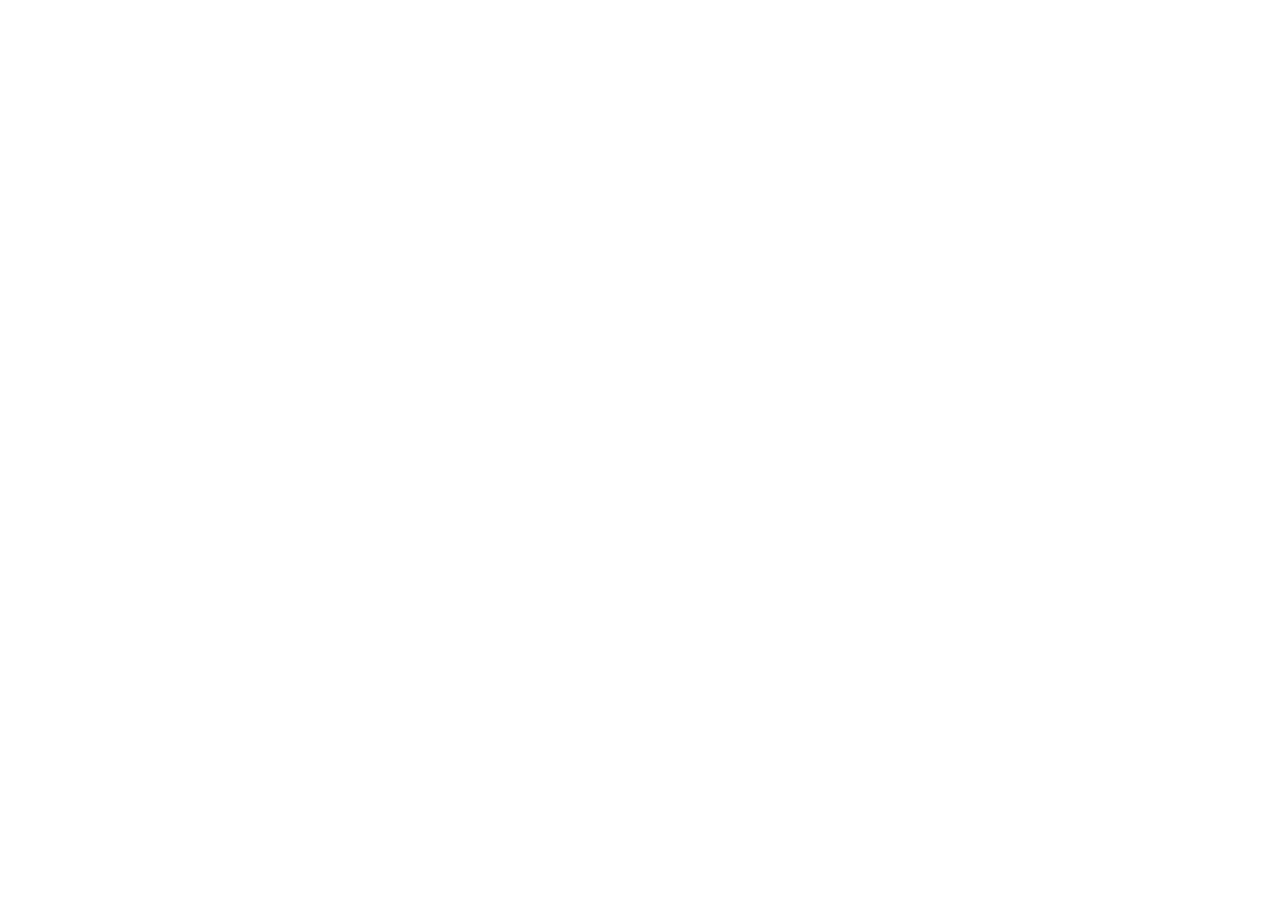
==== about.html @ 5e1f4817 "Init : création du dépôt, arborescence des fichiers et structure HTML de base" ====
<!DOCTYPE html>
<html lang="en">
<head>
    <meta charset="UTF-8">
    <meta name="viewport" content="width=device-width, initial-scale=1.0">
    <title>AfriTalent - About</title>
    <link href="https://cdn.jsdelivr.net/npm/bootstrap@5.3.0/dist/css/bootstrap.min.css" rel="stylesheet">
    <link rel="stylesheet" href="css/style.css">
</head>
<body>


    
    


    <script src="https://cdn.jsdelivr.net/npm/bootstrap@5.3.0/dist/js/bootstrap.bundle.min.js"></script>
    <script src="js/main.js"></script>
</body>
</html>
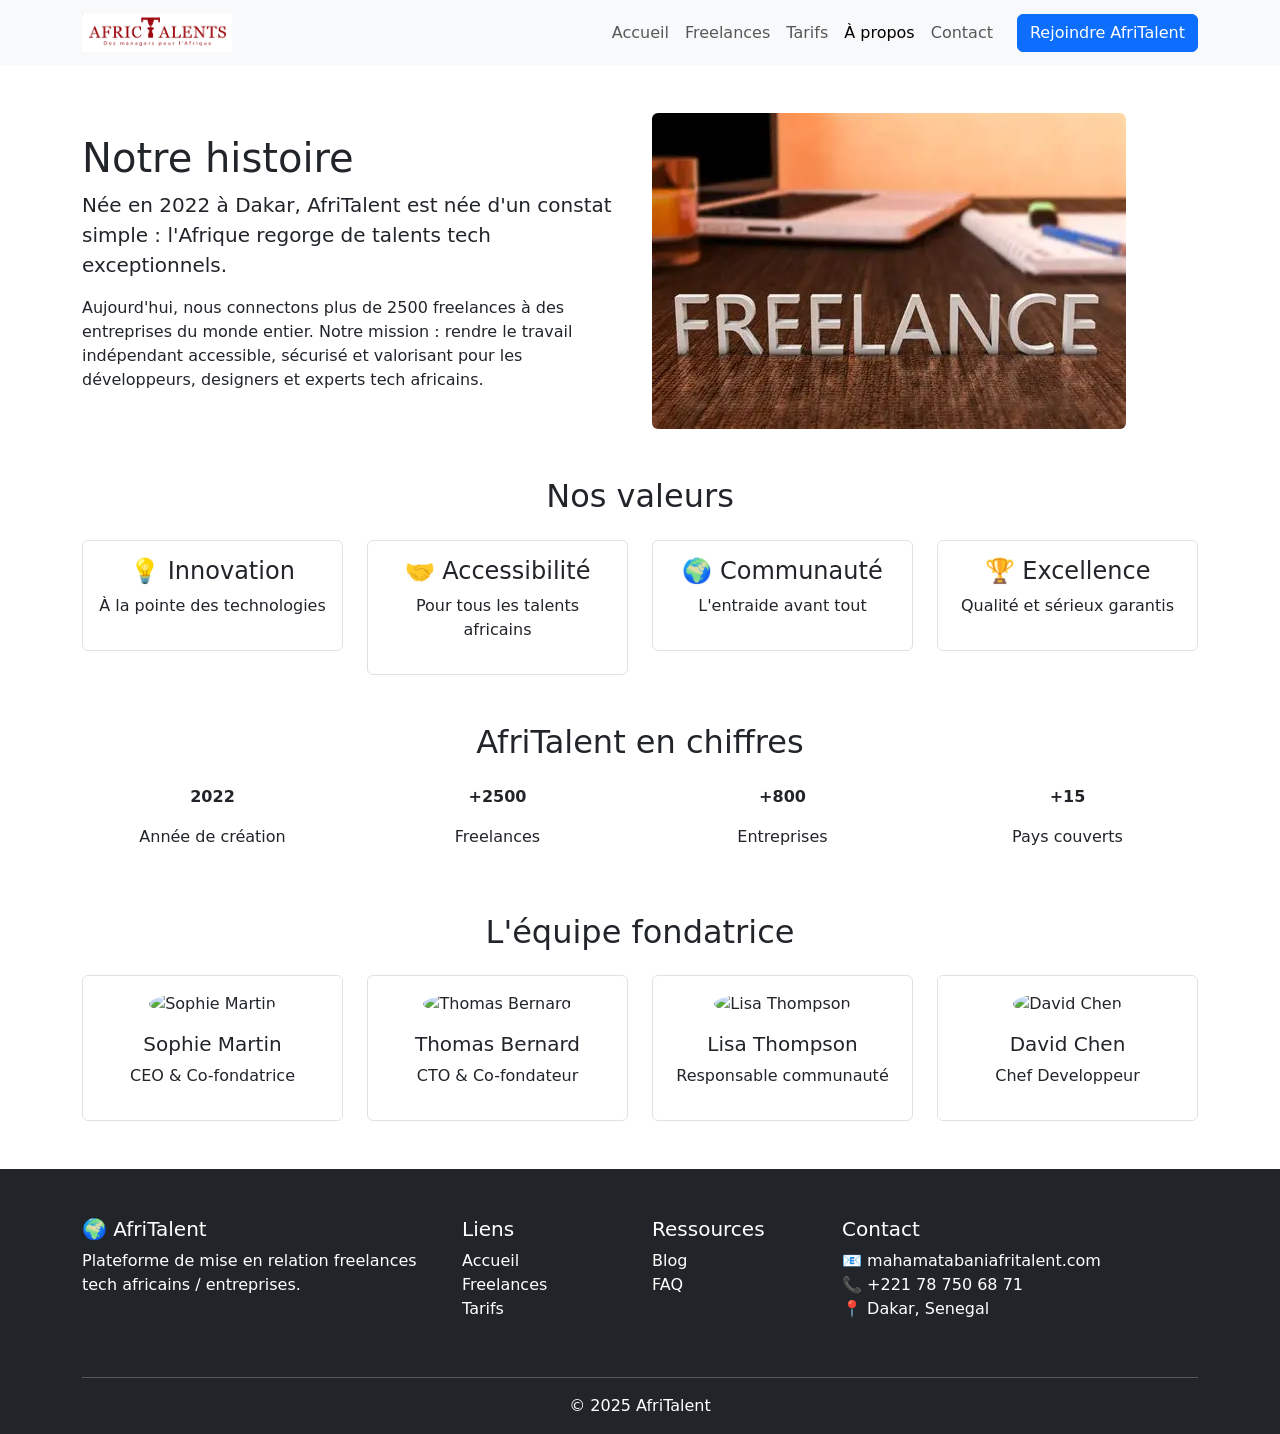
==== commit 5840e1ba: "HTML : structure complète des 5 pages avec sections et contenu texte" ====
--- a/about.html
+++ b/about.html
@@ -1,20 +1,179 @@
 <!DOCTYPE html>
-<html lang="en">
+<html lang="fr">
 <head>
     <meta charset="UTF-8">
     <meta name="viewport" content="width=device-width, initial-scale=1.0">
     <title>AfriTalent - About</title>
-    <link href="https://cdn.jsdelivr.net/npm/bootstrap@5.3.0/dist/css/bootstrap.min.css" rel="stylesheet">
+    <link href="https://cdn.jsdelivr.net/npm/bootstrap@5.3.0-alpha1/dist/css/bootstrap.min.css" rel="stylesheet">
     <link rel="stylesheet" href="css/style.css">
 </head>
 <body>
+    <!-- ========== NAVBAR ========== -->
+    <nav class="navbar navbar-expand-lg bg-body-tertiary">
+        <div class="container">
+            <a class="navbar-brand fw-bold" href="index.html"><img src="image/logo.png" width="150"></a>
+            <button class="navbar-toggler" data-bs-toggle="collapse" data-bs-target="#navbarNav">
+                <span class="navbar-toggler-icon"></span>
+            </button>
+            <div class="collapse navbar-collapse" id="navbarNav">
+                <ul class="navbar-nav ms-auto">
+                    <li class="nav-item"><a class="nav-link" href="index.html">Accueil</a></li>
+                    <li class="nav-item"><a class="nav-link" href="freelances.html">Freelances</a></li>
+                    <li class="nav-item"><a class="nav-link" href="tarifs.html">Tarifs</a></li>
+                    <li class="nav-item"><a class="nav-link active" href="about.html">À propos</a></li>
+                    <li class="nav-item"><a class="nav-link" href="contact.html">Contact</a></li>
+                </ul>
+                <a href="contact.html" class="btn btn-primary ms-lg-3">Rejoindre AfriTalent</a>
+            </div>
+        </div>
+    </nav>
+
+    <!-- ========== SECTION HISTOIRE ========== -->
+    <main class="container my-5">
+        <div class="row align-items-center mb-5">
+            <div class="col-lg-6">
+                <h1>Notre histoire</h1>
+                <p class="lead">Née en 2022 à Dakar, AfriTalent est née d'un constat simple : l'Afrique regorge de talents tech exceptionnels.</p>
+                <p>Aujourd'hui, nous connectons plus de 2500 freelances à des entreprises du monde entier. Notre mission : rendre le travail indépendant accessible, sécurisé et valorisant pour les développeurs, designers et experts tech africains.</p>
+            </div>
+            <div class="col-lg-6">
+                <img src="image/im2.webp" alt="Histoire AfriTalent" class="img-fluid rounded">
+            </div>
+        </div>
+
+        <!-- ========== VALEURS ========== -->
+        <div class="my-5">
+            <h2 class="text-center mb-4">Nos valeurs</h2>
+            <div class="row text-center g-4">
+                <div class="col-md-3">
+                    <div class="p-3 border rounded">
+                        <h4>💡 Innovation</h4>
+                        <p>À la pointe des technologies</p>
+                    </div>
+                </div>
+                <div class="col-md-3">
+                    <div class="p-3 border rounded">
+                        <h4>🤝 Accessibilité</h4>
+                        <p>Pour tous les talents africains</p>
+                    </div>
+                </div>
+                <div class="col-md-3">
+                    <div class="p-3 border rounded">
+                        <h4>🌍 Communauté</h4>
+                        <p>L'entraide avant tout</p>
+                    </div>
+                </div>
+                <div class="col-md-3">
+                    <div class="p-3 border rounded">
+                        <h4>🏆 Excellence</h4>
+                        <p>Qualité et sérieux garantis</p>
+                    </div>
+                </div>
+            </div>
+        </div>
+
+        <!-- ========== CHIFFRES CLÉS ========== -->
+        <div class="my-5 text-center">
+            <h2 class="text-center mb-4">AfriTalent en chiffres</h2>
+            <div class="row">
+                <div class="col-md-3 col-6">
+                    <p><strong>2022</strong></p>
+                    <p>Année de création</p>
+                </div>
+                <div class="col-md-3 col-6">
+                    <p><strong>+2500</strong></p>
+                    <p>Freelances</p>
+                </div>
+                <div class="col-md-3 col-6">
+                    <p><strong>+800</strong></p>
+                    <p>Entreprises</p>
+                </div>
+                <div class="col-md-3 col-6">
+                    <p><strong>+15</strong></p>
+                    <p>Pays couverts</p>
+                </div>
+            </div>
+        </div>
+
+        <!-- ========== ÉQUIPE ========== -->
+        <div class="my-5">
+            <h2 class="text-center mb-4">L'équipe fondatrice</h2>
+            <div class="row g-4 text-center">
+                <div class="col-md-3 col-6">
+                    <div class="p-3 border rounded">
+                        <img src="https://randomuser.me/api/portraits/women/68.jpg" alt="Sophie Martin" class="rounded-circle mb-3" width="100">
+                        <h5>Sophie Martin</h5>
+                        <p>CEO & Co-fondatrice</p>
+                    </div>
+                </div>
+                <div class="col-md-3 col-6">
+                    <div class="p-3 border rounded">
+                        <img src="https://randomuser.me/api/portraits/men/32.jpg" alt="Thomas Bernard" class="rounded-circle mb-3" width="100">
+                        <h5>Thomas Bernard</h5>
+                        <p>CTO & Co-fondateur</p>
+                    </div>
+                </div>
+                <div class="col-md-3 col-6">
+                    <div class="p-3 border rounded">
+                        <img src="https://randomuser.me/api/portraits/women/45.jpg" alt="Lisa Thompson" class="rounded-circle mb-3" width="100">
+                        <h5>Lisa Thompson</h5>
+                        <p>Responsable communauté</p>
+                    </div>
+                </div>
+                <div class="col-md-3 col-6">
+                    <div class="p-3 border rounded">
+                        <img src="https://randomuser.me/api/portraits/men/75.jpg" alt="David Chen" class="rounded-circle mb-3" width="100">
+                        <h5>David Chen</h5>
+                        <p>Chef Developpeur</p>
+                    </div>
+                </div>
+            </div>
+        </div>
+    </main>
+
+    <!-- ========== FOOTER ========== -->
+    <footer class="bg-dark text-white pt-5 pb-3 mt-5">
+        <div class="container">
+            <div class="row">
+                <div class="col-md-4 mb-4">
+                    <h5>🌍 AfriTalent</h5>
+                    <p>Plateforme de mise en relation freelances tech africains / entreprises.</p>
+                </div>
+                <div class="col-md-2 mb-4">
+                    <h5>Liens</h5>
+                    <ul class="list-unstyled">
+                        <li><a href="index.html" class="text-white text-decoration-none">Accueil</a></li>
+                        <li><a href="freelances.html" class="text-white text-decoration-none">Freelances</a></li>
+                        <li><a href="tarifs.html" class="text-white text-decoration-none">Tarifs</a></li>
+                    </ul>
+                </div>
+                <div class="col-md-2 mb-4">
+                    <h5>Ressources</h5>
+                    <ul class="list-unstyled">
+                        <li><a href="#" class="text-white text-decoration-none">Blog</a></li>
+                        <li><a href="#" class="text-white text-decoration-none">FAQ</a></li>
+                    </ul>
+                </div>
+                <div class="col-md-4 mb-4">
+                    <h5>Contact</h5>
+                    <ul class="list-unstyled">
+                        <li>📧 mahamatabaniafritalent.com</li>
+                        <li>📞 +221 78 750 68 71</li>
+                        <li>📍 Dakar, Senegal</li>
+                    </ul>
+                </div>
+            </div>
+            <hr>
+            <p class="text-center mb-0">&copy; 2025 AfriTalent</p>
+        </div>
+    </footer>
 
 
     
     
 
 
-    <script src="https://cdn.jsdelivr.net/npm/bootstrap@5.3.0/dist/js/bootstrap.bundle.min.js"></script>
-    <script src="js/main.js"></script>
+ <script src="https://cdn.jsdelivr.net/npm/bootstrap@5.3.0/dist/js/bootstrap.bundle.min.js"></script>
+  <script src="js/main.js"></script>
 </body>
 </html>
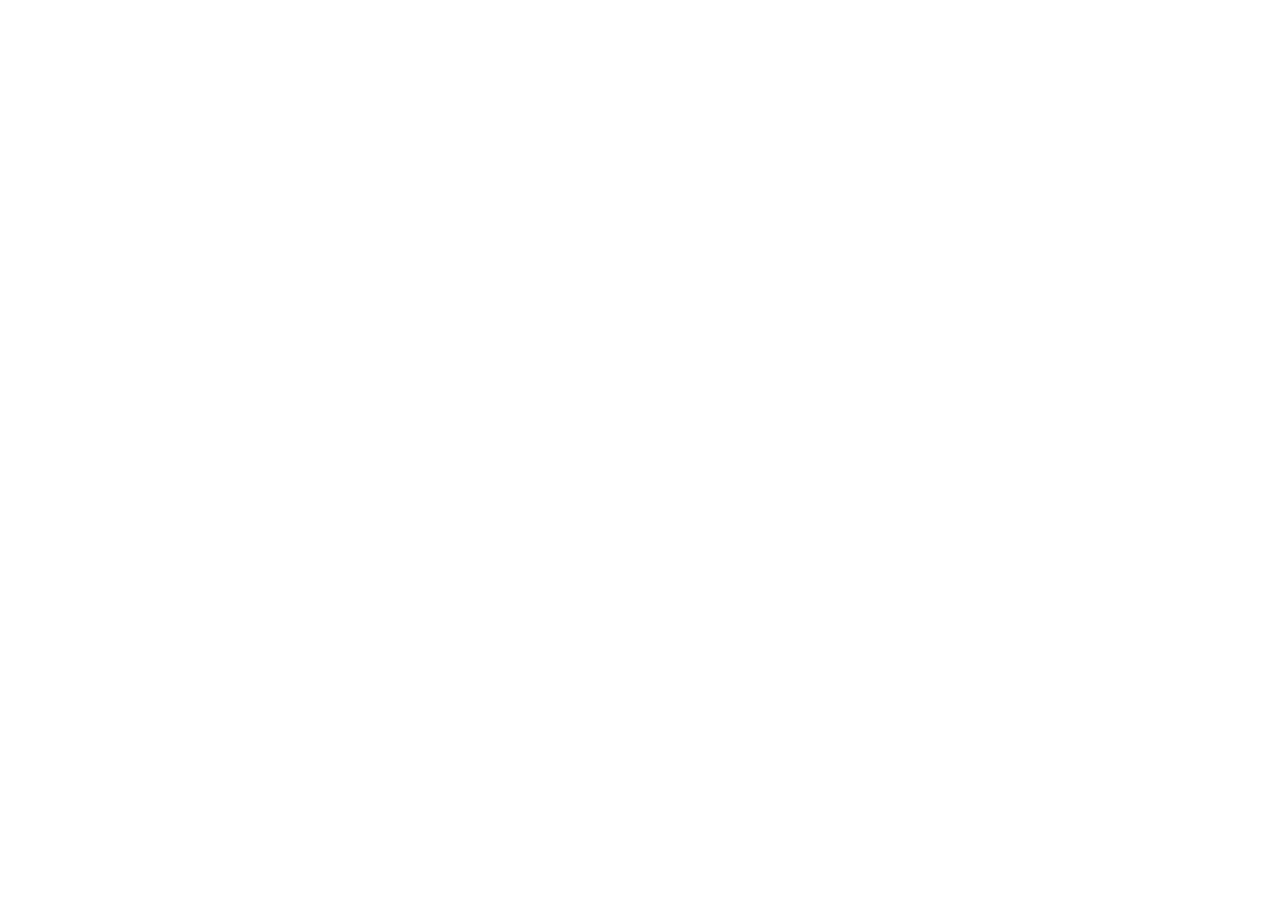
==== commit 1d2d31f2: "Init : création du dépôt, arborescence des fichiers et structure HTML de base" ====
--- a/about.html
+++ b/about.html
@@ -1,179 +1,23 @@
 <!DOCTYPE html>
 <html lang="fr">
+
 <head>
     <meta charset="UTF-8">
     <meta name="viewport" content="width=device-width, initial-scale=1.0">
-    <title>AfriTalent - About</title>
-    <link href="https://cdn.jsdelivr.net/npm/bootstrap@5.3.0-alpha1/dist/css/bootstrap.min.css" rel="stylesheet">
+    <link href="https://cdn.jsdelivr.net/npm/bootstrap@5.3.0/dist/css/bootstrap.min.css" rel="stylesheet">
     <link rel="stylesheet" href="css/style.css">
+    <title>Afritalent - A Propos</title>
 </head>
+
 <body>
-    <!-- ========== NAVBAR ========== -->
-    <nav class="navbar navbar-expand-lg bg-body-tertiary">
-        <div class="container">
-            <a class="navbar-brand fw-bold" href="index.html"><img src="image/logo.png" width="150"></a>
-            <button class="navbar-toggler" data-bs-toggle="collapse" data-bs-target="#navbarNav">
-                <span class="navbar-toggler-icon"></span>
-            </button>
-            <div class="collapse navbar-collapse" id="navbarNav">
-                <ul class="navbar-nav ms-auto">
-                    <li class="nav-item"><a class="nav-link" href="index.html">Accueil</a></li>
-                    <li class="nav-item"><a class="nav-link" href="freelances.html">Freelances</a></li>
-                    <li class="nav-item"><a class="nav-link" href="tarifs.html">Tarifs</a></li>
-                    <li class="nav-item"><a class="nav-link active" href="about.html">À propos</a></li>
-                    <li class="nav-item"><a class="nav-link" href="contact.html">Contact</a></li>
-                </ul>
-                <a href="contact.html" class="btn btn-primary ms-lg-3">Rejoindre AfriTalent</a>
-            </div>
-        </div>
-    </nav>
-
-    <!-- ========== SECTION HISTOIRE ========== -->
-    <main class="container my-5">
-        <div class="row align-items-center mb-5">
-            <div class="col-lg-6">
-                <h1>Notre histoire</h1>
-                <p class="lead">Née en 2022 à Dakar, AfriTalent est née d'un constat simple : l'Afrique regorge de talents tech exceptionnels.</p>
-                <p>Aujourd'hui, nous connectons plus de 2500 freelances à des entreprises du monde entier. Notre mission : rendre le travail indépendant accessible, sécurisé et valorisant pour les développeurs, designers et experts tech africains.</p>
-            </div>
-            <div class="col-lg-6">
-                <img src="image/im2.webp" alt="Histoire AfriTalent" class="img-fluid rounded">
-            </div>
-        </div>
-
-        <!-- ========== VALEURS ========== -->
-        <div class="my-5">
-            <h2 class="text-center mb-4">Nos valeurs</h2>
-            <div class="row text-center g-4">
-                <div class="col-md-3">
-                    <div class="p-3 border rounded">
-                        <h4>💡 Innovation</h4>
-                        <p>À la pointe des technologies</p>
-                    </div>
-                </div>
-                <div class="col-md-3">
-                    <div class="p-3 border rounded">
-                        <h4>🤝 Accessibilité</h4>
-                        <p>Pour tous les talents africains</p>
-                    </div>
-                </div>
-                <div class="col-md-3">
-                    <div class="p-3 border rounded">
-                        <h4>🌍 Communauté</h4>
-                        <p>L'entraide avant tout</p>
-                    </div>
-                </div>
-                <div class="col-md-3">
-                    <div class="p-3 border rounded">
-                        <h4>🏆 Excellence</h4>
-                        <p>Qualité et sérieux garantis</p>
-                    </div>
-                </div>
-            </div>
-        </div>
-
-        <!-- ========== CHIFFRES CLÉS ========== -->
-        <div class="my-5 text-center">
-            <h2 class="text-center mb-4">AfriTalent en chiffres</h2>
-            <div class="row">
-                <div class="col-md-3 col-6">
-                    <p><strong>2022</strong></p>
-                    <p>Année de création</p>
-                </div>
-                <div class="col-md-3 col-6">
-                    <p><strong>+2500</strong></p>
-                    <p>Freelances</p>
-                </div>
-                <div class="col-md-3 col-6">
-                    <p><strong>+800</strong></p>
-                    <p>Entreprises</p>
-                </div>
-                <div class="col-md-3 col-6">
-                    <p><strong>+15</strong></p>
-                    <p>Pays couverts</p>
-                </div>
-            </div>
-        </div>
-
-        <!-- ========== ÉQUIPE ========== -->
-        <div class="my-5">
-            <h2 class="text-center mb-4">L'équipe fondatrice</h2>
-            <div class="row g-4 text-center">
-                <div class="col-md-3 col-6">
-                    <div class="p-3 border rounded">
-                        <img src="https://randomuser.me/api/portraits/women/68.jpg" alt="Sophie Martin" class="rounded-circle mb-3" width="100">
-                        <h5>Sophie Martin</h5>
-                        <p>CEO & Co-fondatrice</p>
-                    </div>
-                </div>
-                <div class="col-md-3 col-6">
-                    <div class="p-3 border rounded">
-                        <img src="https://randomuser.me/api/portraits/men/32.jpg" alt="Thomas Bernard" class="rounded-circle mb-3" width="100">
-                        <h5>Thomas Bernard</h5>
-                        <p>CTO & Co-fondateur</p>
-                    </div>
-                </div>
-                <div class="col-md-3 col-6">
-                    <div class="p-3 border rounded">
-                        <img src="https://randomuser.me/api/portraits/women/45.jpg" alt="Lisa Thompson" class="rounded-circle mb-3" width="100">
-                        <h5>Lisa Thompson</h5>
-                        <p>Responsable communauté</p>
-                    </div>
-                </div>
-                <div class="col-md-3 col-6">
-                    <div class="p-3 border rounded">
-                        <img src="https://randomuser.me/api/portraits/men/75.jpg" alt="David Chen" class="rounded-circle mb-3" width="100">
-                        <h5>David Chen</h5>
-                        <p>Chef Developpeur</p>
-                    </div>
-                </div>
-            </div>
-        </div>
-    </main>
-
-    <!-- ========== FOOTER ========== -->
-    <footer class="bg-dark text-white pt-5 pb-3 mt-5">
-        <div class="container">
-            <div class="row">
-                <div class="col-md-4 mb-4">
-                    <h5>🌍 AfriTalent</h5>
-                    <p>Plateforme de mise en relation freelances tech africains / entreprises.</p>
-                </div>
-                <div class="col-md-2 mb-4">
-                    <h5>Liens</h5>
-                    <ul class="list-unstyled">
-                        <li><a href="index.html" class="text-white text-decoration-none">Accueil</a></li>
-                        <li><a href="freelances.html" class="text-white text-decoration-none">Freelances</a></li>
-                        <li><a href="tarifs.html" class="text-white text-decoration-none">Tarifs</a></li>
-                    </ul>
-                </div>
-                <div class="col-md-2 mb-4">
-                    <h5>Ressources</h5>
-                    <ul class="list-unstyled">
-                        <li><a href="#" class="text-white text-decoration-none">Blog</a></li>
-                        <li><a href="#" class="text-white text-decoration-none">FAQ</a></li>
-                    </ul>
-                </div>
-                <div class="col-md-4 mb-4">
-                    <h5>Contact</h5>
-                    <ul class="list-unstyled">
-                        <li>📧 mahamatabaniafritalent.com</li>
-                        <li>📞 +221 78 750 68 71</li>
-                        <li>📍 Dakar, Senegal</li>
-                    </ul>
-                </div>
-            </div>
-            <hr>
-            <p class="text-center mb-0">&copy; 2025 AfriTalent</p>
-        </div>
-    </footer>
 
 
-    
-    
 
 
- <script src="https://cdn.jsdelivr.net/npm/bootstrap@5.3.0/dist/js/bootstrap.bundle.min.js"></script>
-  <script src="js/main.js"></script>
+
+
+    <script src="https://cdn.jsdelivr.net/npm/bootstrap@5.3.0/dist/js/bootstrap.bundle.min.js"></script>
+    <script src="js/main.js"></script>
 </body>
+
 </html>
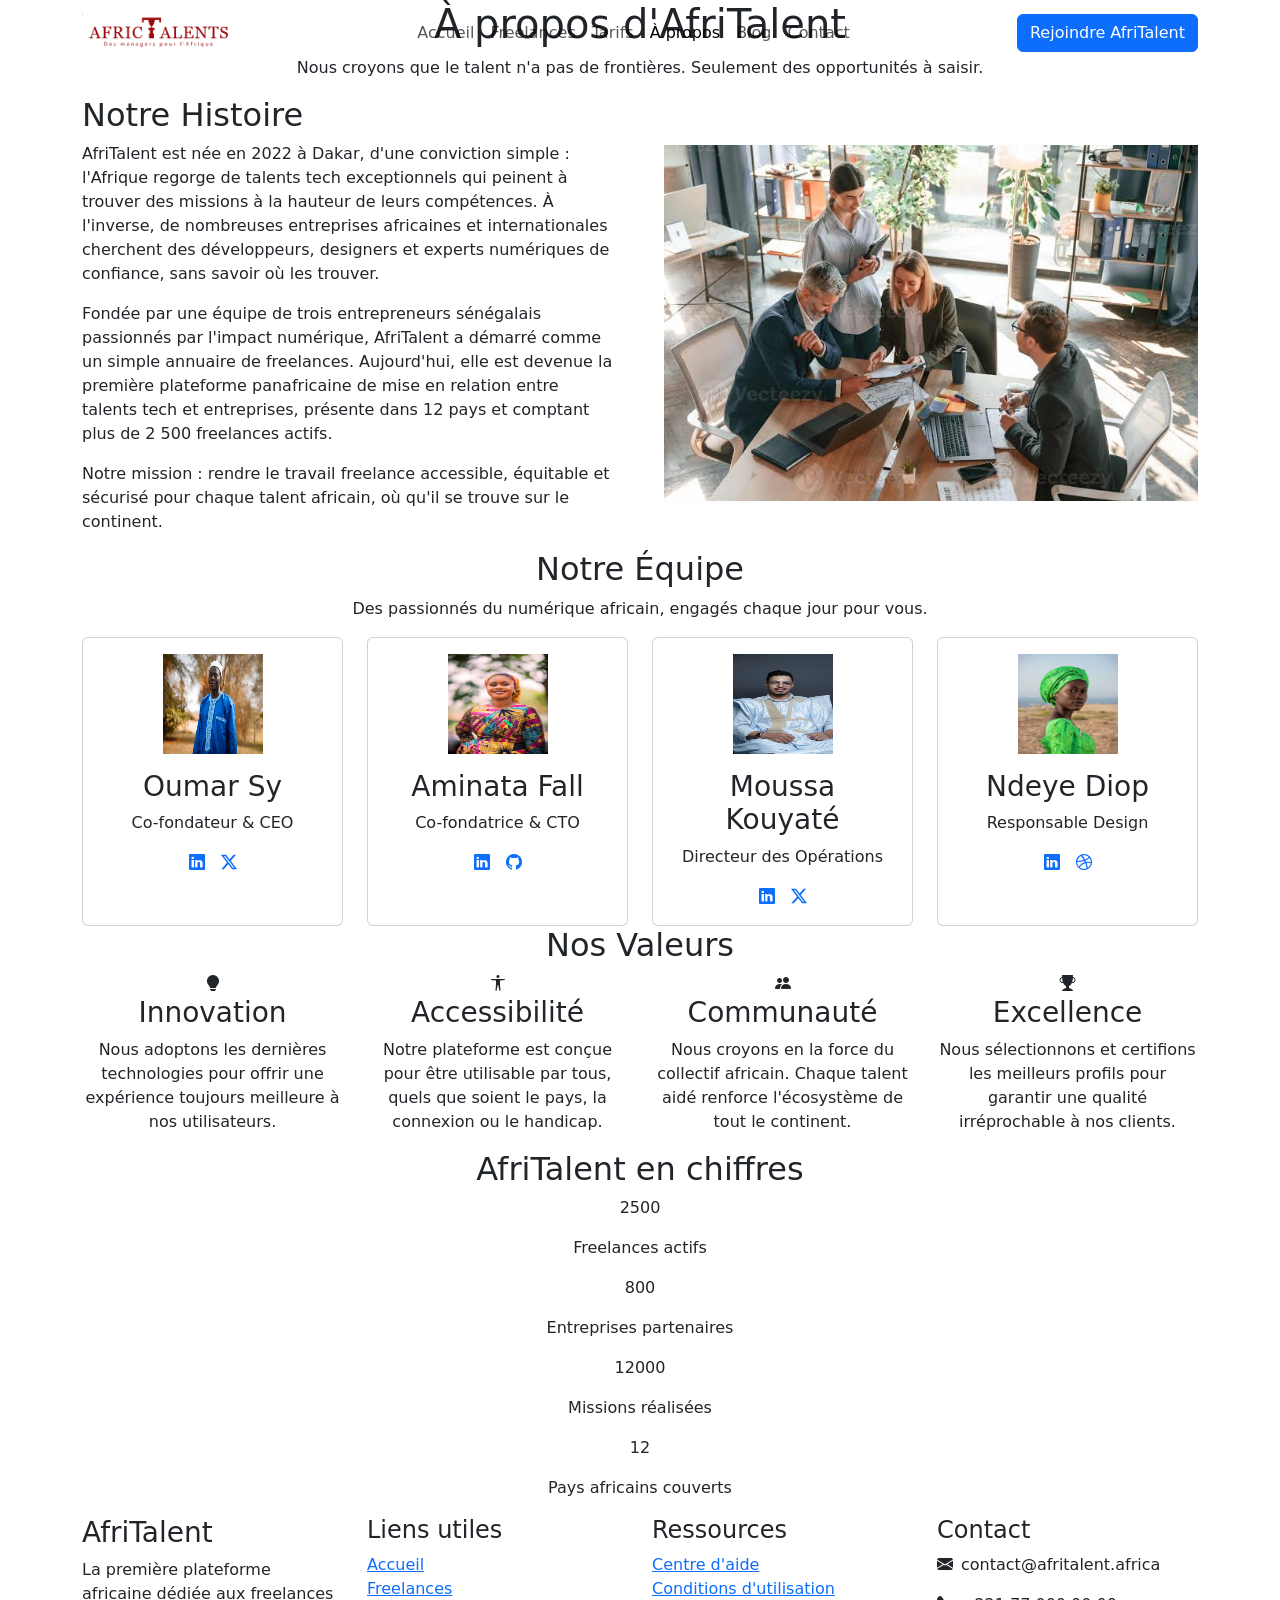
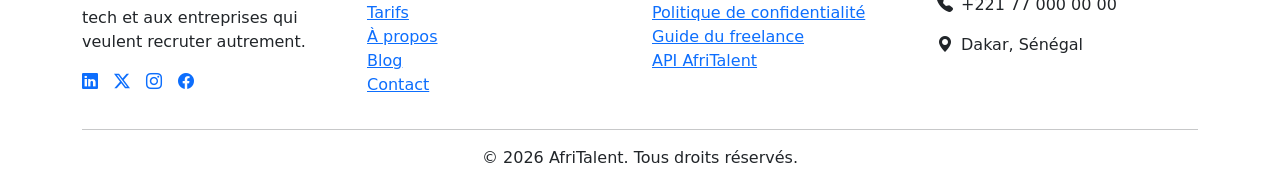
==== commit b661b42e: "HTML : structure complète des 5 pages avec sections et contenu texte" ====
--- a/about.html
+++ b/about.html
@@ -5,11 +5,307 @@
     <meta charset="UTF-8">
     <meta name="viewport" content="width=device-width, initial-scale=1.0">
     <link href="https://cdn.jsdelivr.net/npm/bootstrap@5.3.0/dist/css/bootstrap.min.css" rel="stylesheet">
+    <link rel="stylesheet" href="https://cdn.jsdelivr.net/npm/bootstrap-icons@1.11.3/font/bootstrap-icons.css" />
     <link rel="stylesheet" href="css/style.css">
     <title>Afritalent - A Propos</title>
 </head>
 
 <body>
+    <!-- ===================== HEADER / NAVBAR ===================== -->
+    <header>
+        <nav class="navbar navbar-expand-lg fixed-top" id="mainNavbar" aria-label="Navigation principale">
+            <div class="container">
+
+                <a class="navbar-brand" href="index.html" aria-label="AfriTalent - Accueil">
+                    <img src="image/logo.png" alt="Logo" height="40">
+                </a>
+
+                <button class="navbar-toggler" type="button" data-bs-toggle="collapse" data-bs-target="#navMenu"
+                    aria-controls="navMenu" aria-expanded="false" aria-label="Ouvrir le menu">
+                    <span class="navbar-toggler-icon"></span>
+                </button>
+
+                <div class="collapse navbar-collapse" id="navMenu">
+                    <ul class="navbar-nav mx-auto mb-2 mb-lg-0">
+                        <li class="nav-item"><a class="nav-link" href="index.html">Accueil</a></li>
+                        <li class="nav-item"><a class="nav-link" href="freelances.html">Freelances</a></li>
+                        <li class="nav-item"><a class="nav-link" href="tarifs.html">Tarifs</a></li>
+                        <li class="nav-item"><a class="nav-link active" aria-current="page" href="about.html">À
+                                propos</a></li>
+                        <li class="nav-item"><a class="nav-link" href="blog.html">Blog</a></li>
+                        <li class="nav-item"><a class="nav-link" href="contact.html">Contact</a></li>
+                    </ul>
+                    <div class="d-flex align-items-center gap-3">
+                        <a href="freelances.html" class="btn btn-primary btn-cta">Rejoindre AfriTalent</a>
+                    </div>
+                </div>
+
+            </div>
+        </nav>
+    </header>
+
+    <!-- ===================== CONTENU PRINCIPAL ===================== -->
+    <main class="page-about">
+
+        <!-- ===== EN-TÊTE DE PAGE ===== -->
+        <section class="page-hero" aria-labelledby="pageTitle">
+            <div class="container text-center">
+                <h1 id="pageTitle">À propos d'AfriTalent</h1>
+                <p class="page-hero-sub">Nous croyons que le talent n'a pas de frontières. Seulement des opportunités à
+                    saisir.</p>
+            </div>
+        </section>
+
+        <!-- ===== NOTRE HISTOIRE ===== -->
+        <section class="section-story" aria-labelledby="storyTitle">
+            <div class="container">
+                <div class="row align-items-center g-5">
+
+                    <div class="col-12 col-lg-6">
+                        <h2 id="storyTitle" class="section-title">Notre Histoire</h2>
+                        <p>AfriTalent est née en 2022 à Dakar, d'une conviction simple : l'Afrique regorge de talents
+                            tech exceptionnels qui peinent à trouver des missions à la hauteur de leurs compétences. À
+                            l'inverse, de nombreuses entreprises africaines et internationales cherchent des
+                            développeurs, designers et experts numériques de confiance, sans savoir où les trouver.</p>
+                        <p>Fondée par une équipe de trois entrepreneurs sénégalais passionnés par l'impact numérique,
+                            AfriTalent a démarré comme un simple annuaire de freelances. Aujourd'hui, elle est devenue
+                            la première plateforme panafricaine de mise en relation entre talents tech et entreprises,
+                            présente dans 12 pays et comptant plus de 2 500 freelances actifs.</p>
+                        <p>Notre mission : rendre le travail freelance accessible, équitable et sécurisé pour chaque
+                            talent africain, où qu'il se trouve sur le continent.</p>
+                    </div>
+
+                    <div class="col-12 col-lg-6 text-center">
+                        <img src="image/groupedepersonne.jfif"
+                            alt="L'équipe d'AfriTalent lors d'une session de travail à Dakar en 2022"
+                            class="img-fluid about-image" width="540" height="380" />
+                    </div>
+
+                </div>
+            </div>
+        </section>
+
+        <!-- ===== L'ÉQUIPE ===== -->
+        <section class="section-team" aria-labelledby="teamTitle">
+            <div class="container">
+                <h2 id="teamTitle" class="section-title text-center">Notre Équipe</h2>
+                <p class="section-subtitle text-center">Des passionnés du numérique africain, engagés chaque jour pour
+                    vous.</p>
+
+                <div class="row g-4">
+
+                    <!-- Membre 1 -->
+                    <div class="col-12 col-md-6 col-lg-3">
+                        <article class="team-card card text-center h-100">
+                            <div class="card-body">
+                                <img src="image/hmm1.jpg" alt="Photo de Oumar Sy, Co-fondateur et CEO"
+                                    class="team-avatar" width="100" height="100" />
+                                <h3 class="team-name mt-3">Oumar Sy</h3>
+                                <p class="team-role">Co-fondateur & CEO</p>
+                                <div class="team-social d-flex justify-content-center gap-3 mt-2">
+                                    <a href="#" aria-label="LinkedIn de Oumar Sy"><i class="bi bi-linkedin"
+                                            aria-hidden="true"></i></a>
+                                    <a href="#" aria-label="Twitter de Oumar Sy"><i class="bi bi-twitter-x"
+                                            aria-hidden="true"></i></a>
+                                </div>
+                            </div>
+                        </article>
+                    </div>
+
+                    <!-- Membre 2 -->
+                    <div class="col-12 col-md-6 col-lg-3">
+                        <article class="team-card card text-center h-100">
+                            <div class="card-body">
+                                <img src="image/fmm1.jpg" alt="Photo de Aminata Fall, Co-fondatrice et CTO"
+                                    class="team-avatar" width="100" height="100" />
+                                <h3 class="team-name mt-3">Aminata Fall</h3>
+                                <p class="team-role">Co-fondatrice & CTO</p>
+                                <div class="team-social d-flex justify-content-center gap-3 mt-2">
+                                    <a href="#" aria-label="LinkedIn de Aminata Fall"><i class="bi bi-linkedin"
+                                            aria-hidden="true"></i></a>
+                                    <a href="#" aria-label="GitHub de Aminata Fall"><i class="bi bi-github"
+                                            aria-hidden="true"></i></a>
+                                </div>
+                            </div>
+                        </article>
+                    </div>
+
+                    <!-- Membre 3 -->
+                    <div class="col-12 col-md-6 col-lg-3">
+                        <article class="team-card card text-center h-100">
+                            <div class="card-body">
+                                <img src="image/hmm2.jpg" alt="Photo de Moussa Kouyaté, Directeur des Opérations"
+                                    class="team-avatar" width="100" height="100" />
+                                <h3 class="team-name mt-3">Moussa Kouyaté</h3>
+                                <p class="team-role">Directeur des Opérations</p>
+                                <div class="team-social d-flex justify-content-center gap-3 mt-2">
+                                    <a href="#" aria-label="LinkedIn de Moussa Kouyaté"><i class="bi bi-linkedin"
+                                            aria-hidden="true"></i></a>
+                                    <a href="#" aria-label="Twitter de Moussa Kouyaté"><i class="bi bi-twitter-x"
+                                            aria-hidden="true"></i></a>
+                                </div>
+                            </div>
+                        </article>
+                    </div>
+
+                    <!-- Membre 4 -->
+                    <div class="col-12 col-md-6 col-lg-3">
+                        <article class="team-card card text-center h-100">
+                            <div class="card-body">
+                                <img src="image/fmm2.jpg" alt="Photo de Ndeye Diop, Responsable Design"
+                                    class="team-avatar" width="100" height="100" />
+                                <h3 class="team-name mt-3">Ndeye Diop</h3>
+                                <p class="team-role">Responsable Design</p>
+                                <div class="team-social d-flex justify-content-center gap-3 mt-2">
+                                    <a href="#" aria-label="LinkedIn de Ndeye Diop"><i class="bi bi-linkedin"
+                                            aria-hidden="true"></i></a>
+                                    <a href="#" aria-label="Dribbble de Ndeye Diop"><i class="bi bi-dribbble"
+                                            aria-hidden="true"></i></a>
+                                </div>
+                            </div>
+                        </article>
+                    </div>
+
+                </div>
+            </div>
+        </section>
+
+        <!-- ===== NOS VALEURS ===== -->
+        <section class="section-values" aria-labelledby="valuesTitle">
+            <div class="container">
+                <h2 id="valuesTitle" class="section-title text-center">Nos Valeurs</h2>
+
+                <div class="row g-4">
+
+                    <div class="col-12 col-md-6 col-lg-3">
+                        <article class="value-card text-center">
+                            <i class="bi bi-lightbulb-fill value-icon" aria-hidden="true"></i>
+                            <h3 class="value-title">Innovation</h3>
+                            <p>Nous adoptons les dernières technologies pour offrir une expérience toujours meilleure à
+                                nos utilisateurs.</p>
+                        </article>
+                    </div>
+
+                    <div class="col-12 col-md-6 col-lg-3">
+                        <article class="value-card text-center">
+                            <i class="bi bi-universal-access value-icon" aria-hidden="true"></i>
+                            <h3 class="value-title">Accessibilité</h3>
+                            <p>Notre plateforme est conçue pour être utilisable par tous, quels que soient le pays, la
+                                connexion ou le handicap.</p>
+                        </article>
+                    </div>
+
+                    <div class="col-12 col-md-6 col-lg-3">
+                        <article class="value-card text-center">
+                            <i class="bi bi-people-fill value-icon" aria-hidden="true"></i>
+                            <h3 class="value-title">Communauté</h3>
+                            <p>Nous croyons en la force du collectif africain. Chaque talent aidé renforce l'écosystème
+                                de tout le continent.</p>
+                        </article>
+                    </div>
+
+                    <div class="col-12 col-md-6 col-lg-3">
+                        <article class="value-card text-center">
+                            <i class="bi bi-trophy-fill value-icon" aria-hidden="true"></i>
+                            <h3 class="value-title">Excellence</h3>
+                            <p>Nous sélectionnons et certifions les meilleurs profils pour garantir une qualité
+                                irréprochable à nos clients.</p>
+                        </article>
+                    </div>
+
+                </div>
+            </div>
+        </section>
+
+        <!-- ===== CHIFFRES CLÉS EN BENTO GRID ===== -->
+        <section class="section-numbers" aria-labelledby="numbersTitle">
+            <div class="container">
+                <h2 id="numbersTitle" class="section-title text-center">AfriTalent en chiffres</h2>
+
+                <!-- Bento Grid asymétrique -->
+                <div class="bento-grid-numbers">
+
+                    <article class="bento-card bento-card--accent text-center" aria-label="Nombre de freelances actifs">
+                        <p class="bento-number">2500</p>
+                        <p class="bento-label">Freelances actifs</p>
+                    </article>
+
+                    <article class="bento-card text-center" aria-label="Nombre d'entreprises partenaires">
+                        <p class="bento-number">800</p>
+                        <p class="bento-label">Entreprises partenaires</p>
+                    </article>
+
+                    <article class="bento-card text-center" aria-label="Nombre de missions réalisées">
+                        <p class="bento-number">12000</p>
+                        <p class="bento-label">Missions réalisées</p>
+                    </article>
+
+                    <article class="bento-card bento-card--wide text-center" aria-label="Nombre de pays couverts">
+                        <p class="bento-number">12</p>
+                        <p class="bento-label">Pays africains couverts</p>
+                    </article>
+
+                </div>
+            </div>
+        </section>
+
+    </main>
+
+    <!-- ===================== FOOTER ===================== -->
+    <footer class="site-footer" aria-label="Pied de page">
+        <div class="container">
+            <div class="row g-4">
+                <div class="col-12 col-md-6 col-lg-3">
+                    <h3 class="footer-brand">Afri<span class="logo-accent">Talent</span></h3>
+                    <p class="footer-desc">La première plateforme africaine dédiée aux freelances tech et aux
+                        entreprises qui veulent recruter autrement.</p>
+                    <div class="footer-social d-flex gap-3 mt-3">
+                        <a href="#" aria-label="AfriTalent sur LinkedIn"><i class="bi bi-linkedin"
+                                aria-hidden="true"></i></a>
+                        <a href="#" aria-label="AfriTalent sur Twitter"><i class="bi bi-twitter-x"
+                                aria-hidden="true"></i></a>
+                        <a href="#" aria-label="AfriTalent sur Instagram"><i class="bi bi-instagram"
+                                aria-hidden="true"></i></a>
+                        <a href="#" aria-label="AfriTalent sur Facebook"><i class="bi bi-facebook"
+                                aria-hidden="true"></i></a>
+                    </div>
+                </div>
+                <div class="col-12 col-md-6 col-lg-3">
+                    <h4 class="footer-heading">Liens utiles</h4>
+                    <ul class="footer-links list-unstyled">
+                        <li><a href="index.html">Accueil</a></li>
+                        <li><a href="freelances.html">Freelances</a></li>
+                        <li><a href="tarifs.html">Tarifs</a></li>
+                        <li><a href="about.html">À propos</a></li>
+                        <li><a href="blog.html">Blog</a></li>
+                        <li><a href="contact.html">Contact</a></li>
+                    </ul>
+                </div>
+                <div class="col-12 col-md-6 col-lg-3">
+                    <h4 class="footer-heading">Ressources</h4>
+                    <ul class="footer-links list-unstyled">
+                        <li><a href="#">Centre d'aide</a></li>
+                        <li><a href="#">Conditions d'utilisation</a></li>
+                        <li><a href="#">Politique de confidentialité</a></li>
+                        <li><a href="#">Guide du freelance</a></li>
+                        <li><a href="#">API AfriTalent</a></li>
+                    </ul>
+                </div>
+                <div class="col-12 col-md-6 col-lg-3">
+                    <h4 class="footer-heading">Contact</h4>
+                    <address class="footer-contact">
+                        <p><i class="bi bi-envelope-fill me-2" aria-hidden="true"></i>contact@afritalent.africa</p>
+                        <p><i class="bi bi-telephone-fill me-2" aria-hidden="true"></i>+221 77 000 00 00</p>
+                        <p><i class="bi bi-geo-alt-fill me-2" aria-hidden="true"></i>Dakar, Sénégal</p>
+                    </address>
+                </div>
+            </div>
+            <hr class="footer-divider" />
+            <p class="footer-copy text-center">
+                &copy; 2026 AfriTalent. Tous droits réservés.
+            </p>
+        </div>
+    </footer>
 
 
 
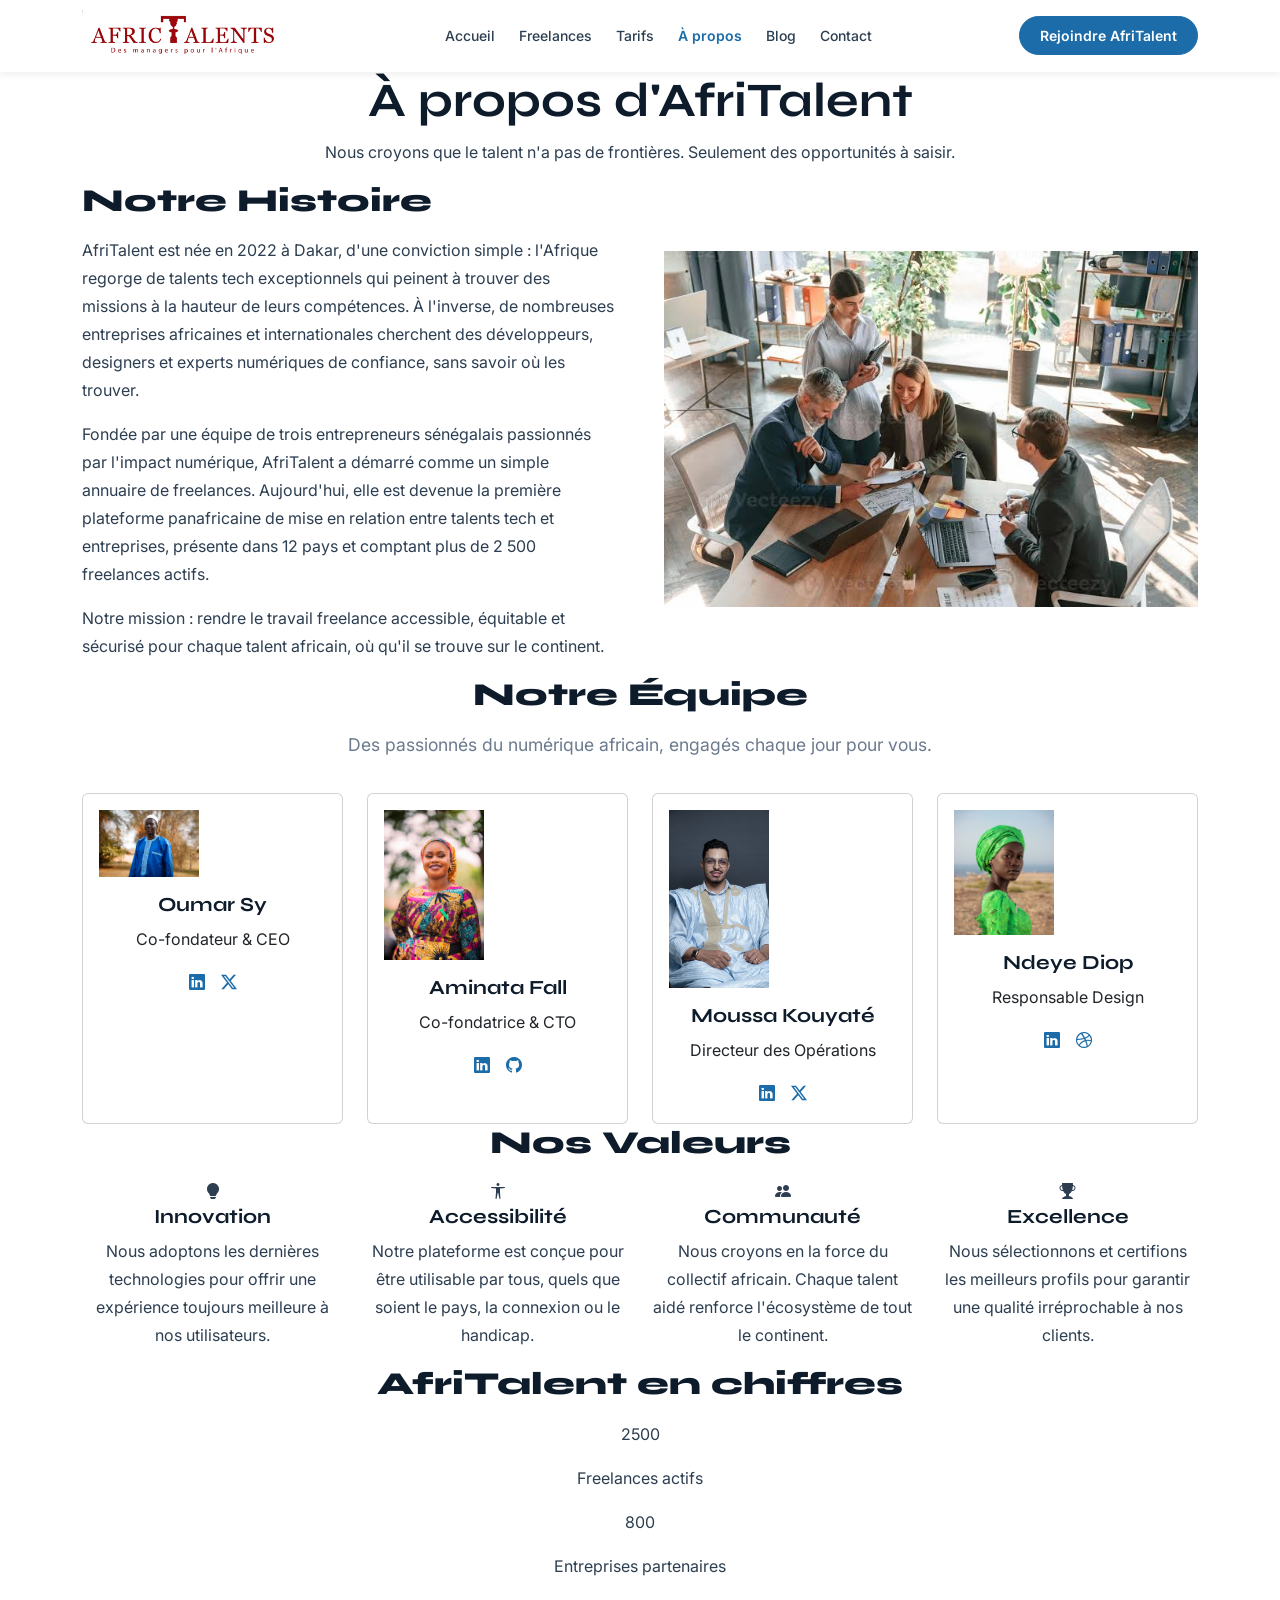
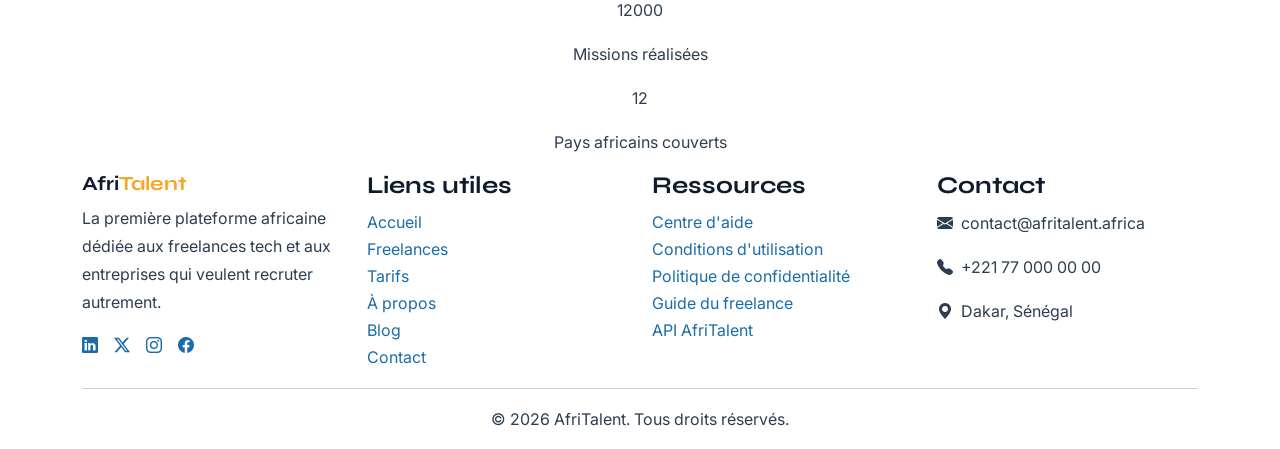
==== commit 8e4394af: "CSS : variables, typographie, layout général et styles de base" ====
--- a/about.html
+++ b/about.html
@@ -17,7 +17,7 @@
             <div class="container">
 
                 <a class="navbar-brand" href="index.html" aria-label="AfriTalent - Accueil">
-                    <img src="image/logo.png" alt="Logo" height="40">
+                    <img src="image/logo.png" alt="Logo" height="10" width="200">
                 </a>
 
                 <button class="navbar-toggler" type="button" data-bs-toggle="collapse" data-bs-target="#navMenu"
--- a/css/style.css
+++ b/css/style.css
@@ -0,0 +1,241 @@
+/* Commit 3 */
+/* 1. GOOGLE FONTS — 2 polices importées */
+@import url('https://fonts.googleapis.com/css2?family=Syne:wght@400;600;700;800&family=Inter:wght@300;400;500;600&display=swap');
+
+
+/* 2. VARIABLES CSS — :root (6 variables minimum) */
+:root {
+  /* --- Couleurs (5 couleurs principales) --- */
+  --color-primary:   #1B6CA8;   /* bleu profond  */
+  --color-accent:    #F5A623;   /* or africain   */
+  --color-dark:      #0D1B2A;   /* quasi-noir    */
+  --color-light:     #F4F7FB;   /* blanc cassé   */
+  --color-text:      #2C3E50;   /* gris texte    */
+
+  /* --- Polices --- */
+  --font-display:    'Syne', sans-serif;
+  --font-body:       'Inter', sans-serif;
+
+  /* --- Espacements --- */
+  --space-xs:        0.5rem;
+  --space-sm:        1rem;
+  --space-md:        2rem;
+  --space-lg:        4rem;
+  --space-xl:        6rem;
+
+  /* --- Tailles de police --- */
+  --fs-hero:         clamp(2.5rem, 6vw, 4.5rem);
+  --fs-h1:           clamp(2rem, 4vw, 3rem);
+  --fs-h2:           clamp(1.5rem, 3vw, 2rem);
+  --fs-h3:           1.25rem;
+  --fs-body:         1rem;
+  --fs-small:        0.875rem;
+
+  /* --- Border radius --- */
+  --radius-sm:       0.5rem;
+  --radius-md:       1rem;
+  --radius-lg:       1.5rem;
+  --radius-full:     999px;
+
+  /* --- Ombres --- */
+  --shadow-sm:       0 2px 8px rgba(13, 27, 42, 0.08);
+  --shadow-md:       0 8px 24px rgba(13, 27, 42, 0.12);
+  --shadow-lg:       0 16px 48px rgba(13, 27, 42, 0.16);
+
+  /* --- Transitions --- */
+  --transition-fast: 0.2s ease;
+  --transition-base: 0.35s ease;
+
+  /* --- Navbar --- */
+  --navbar-height:   72px;
+}
+
+
+/* 3. RESET CSS & STYLES DE BASE */
+*,
+*::before,
+*::after {
+  box-sizing: border-box;
+  margin: 0;
+  padding: 0;
+}
+
+html {
+  scroll-behavior: smooth;
+  font-size: 16px;
+}
+
+body {
+  font-family: var(--font-body);
+  font-size: var(--fs-body);
+  color: var(--color-text);
+  background-color: #ffffff;
+  line-height: 1.7;
+  -webkit-font-smoothing: antialiased;
+}
+
+/* Décalage général pour la navbar fixe */
+main {
+  padding-top: var(--navbar-height);
+}
+
+img {
+  max-width: 100%;
+  height: auto;
+  display: block;
+}
+
+a {
+  color: var(--color-primary);
+  text-decoration: none;
+  transition: color var(--transition-fast);
+}
+
+a:hover {
+  color: var(--color-accent);
+}
+
+/* Accessibilité clavier */
+a:focus-visible,
+button:focus-visible {
+  outline: 3px solid var(--color-accent);
+  outline-offset: 3px;
+  border-radius: var(--radius-sm);
+}
+
+ul {
+  list-style: none;
+  padding: 0;
+  margin: 0;
+}
+
+
+/* 4. TYPOGRAPHIE — Polices appliquées */
+h1, h2, h3, h4, h5, h6 {
+  font-family: var(--font-display);
+  font-weight: 700;
+  line-height: 1.2;
+  color: var(--color-dark);
+}
+
+h1 { font-size: var(--fs-h1); }
+h2 { font-size: var(--fs-h2); }
+h3 { font-size: var(--fs-h3); }
+
+p {
+  margin-bottom: var(--space-sm);
+  line-height: 1.75;
+}
+
+/* Classe utilitaire pour les titres de section */
+.section-title {
+  font-family: var(--font-display);
+  font-size: var(--fs-h2);
+  font-weight: 800;
+  color: var(--color-dark);
+  margin-bottom: var(--space-sm);
+}
+
+/* Classe utilitaire pour les sous-titres de section */
+.section-subtitle {
+  font-size: 1.1rem;
+  color: #6b7a8d;
+  margin-bottom: var(--space-md);
+}
+
+
+/* 5. NAVBAR — Logo visible, liens alignés */
+#mainNavbar {
+  background-color: #ffffff;
+  height: var(--navbar-height);
+  box-shadow: var(--shadow-sm);
+}
+
+/* Logo texte */
+.logo-text {
+  font-family: var(--font-display);
+  font-size: 1.5rem;
+  font-weight: 800;
+  color: var(--color-dark);
+  letter-spacing: -0.5px;
+}
+
+/* Couleur accent sur la 2e partie du logo */
+.logo-accent {
+  color: var(--color-accent);
+}
+
+/* Liens de navigation */
+#mainNavbar .nav-link {
+  font-family: var(--font-body);
+  font-size: var(--fs-small);
+  font-weight: 500;
+  color: var(--color-text);
+  padding: 0.5rem 0.75rem;
+  transition: color var(--transition-fast);
+}
+
+#mainNavbar .nav-link:hover,
+#mainNavbar .nav-link.active {
+  color: var(--color-primary);
+}
+
+#mainNavbar .nav-link.active {
+  font-weight: 600;
+}
+
+/* Bouton CTA dans la navbar */
+.btn-cta {
+  font-family: var(--font-body);
+  font-weight: 600;
+  font-size: var(--fs-small);
+  padding: 0.5rem 1.25rem;
+  border-radius: var(--radius-full);
+  background-color: var(--color-primary);
+  border-color: var(--color-primary);
+  color: #ffffff;
+  transition: background-color var(--transition-fast);
+}
+
+.btn-cta:hover {
+  background-color: var(--color-dark);
+  border-color: var(--color-dark);
+  color: #ffffff;
+}
+
+/* Hamburger mobile */
+.navbar-toggler {
+  border-color: var(--color-primary);
+}
+
+.navbar-toggler-icon {
+  background-image: url("data:image/svg+xml,%3csvg xmlns='http://www.w3.org/2000/svg' viewBox='0 0 30 30'%3e%3cpath stroke='%231B6CA8' stroke-linecap='round' stroke-miterlimit='10' stroke-width='2' d='M4 7h22M4 15h22M4 23h22'/%3e%3c/svg%3e");
+}
+
+
+/* 6. BOUTONS GLOBAUX */
+.btn-primary {
+  background-color: var(--color-primary);
+  border-color: var(--color-primary);
+  font-family: var(--font-body);
+  font-weight: 600;
+  border-radius: var(--radius-full);
+}
+
+.btn-primary:hover {
+  background-color: var(--color-dark);
+  border-color: var(--color-dark);
+}
+
+.btn-outline-primary {
+  color: var(--color-primary);
+  border-color: var(--color-primary);
+  font-family: var(--font-body);
+  font-weight: 600;
+  border-radius: var(--radius-full);
+}
+
+.btn-outline-primary:hover {
+  background-color: var(--color-primary);
+  color: #ffffff;
+}
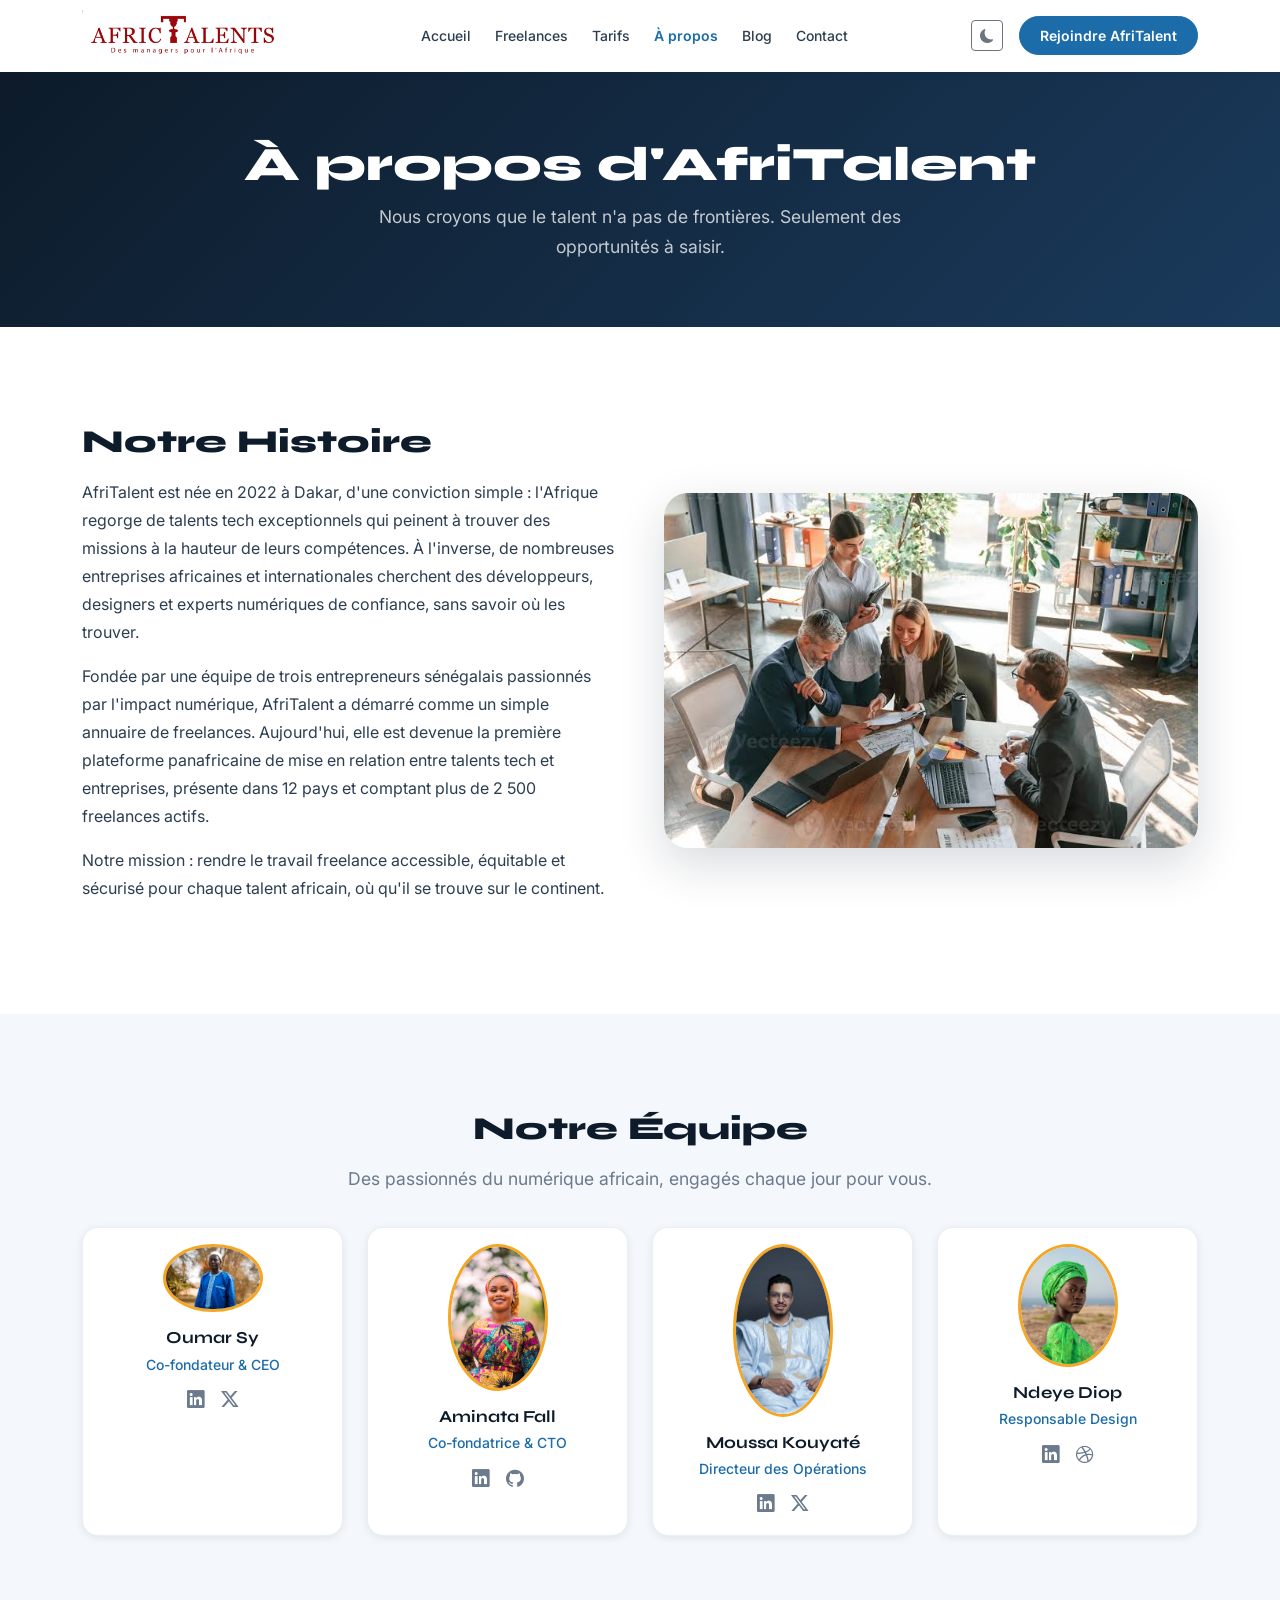
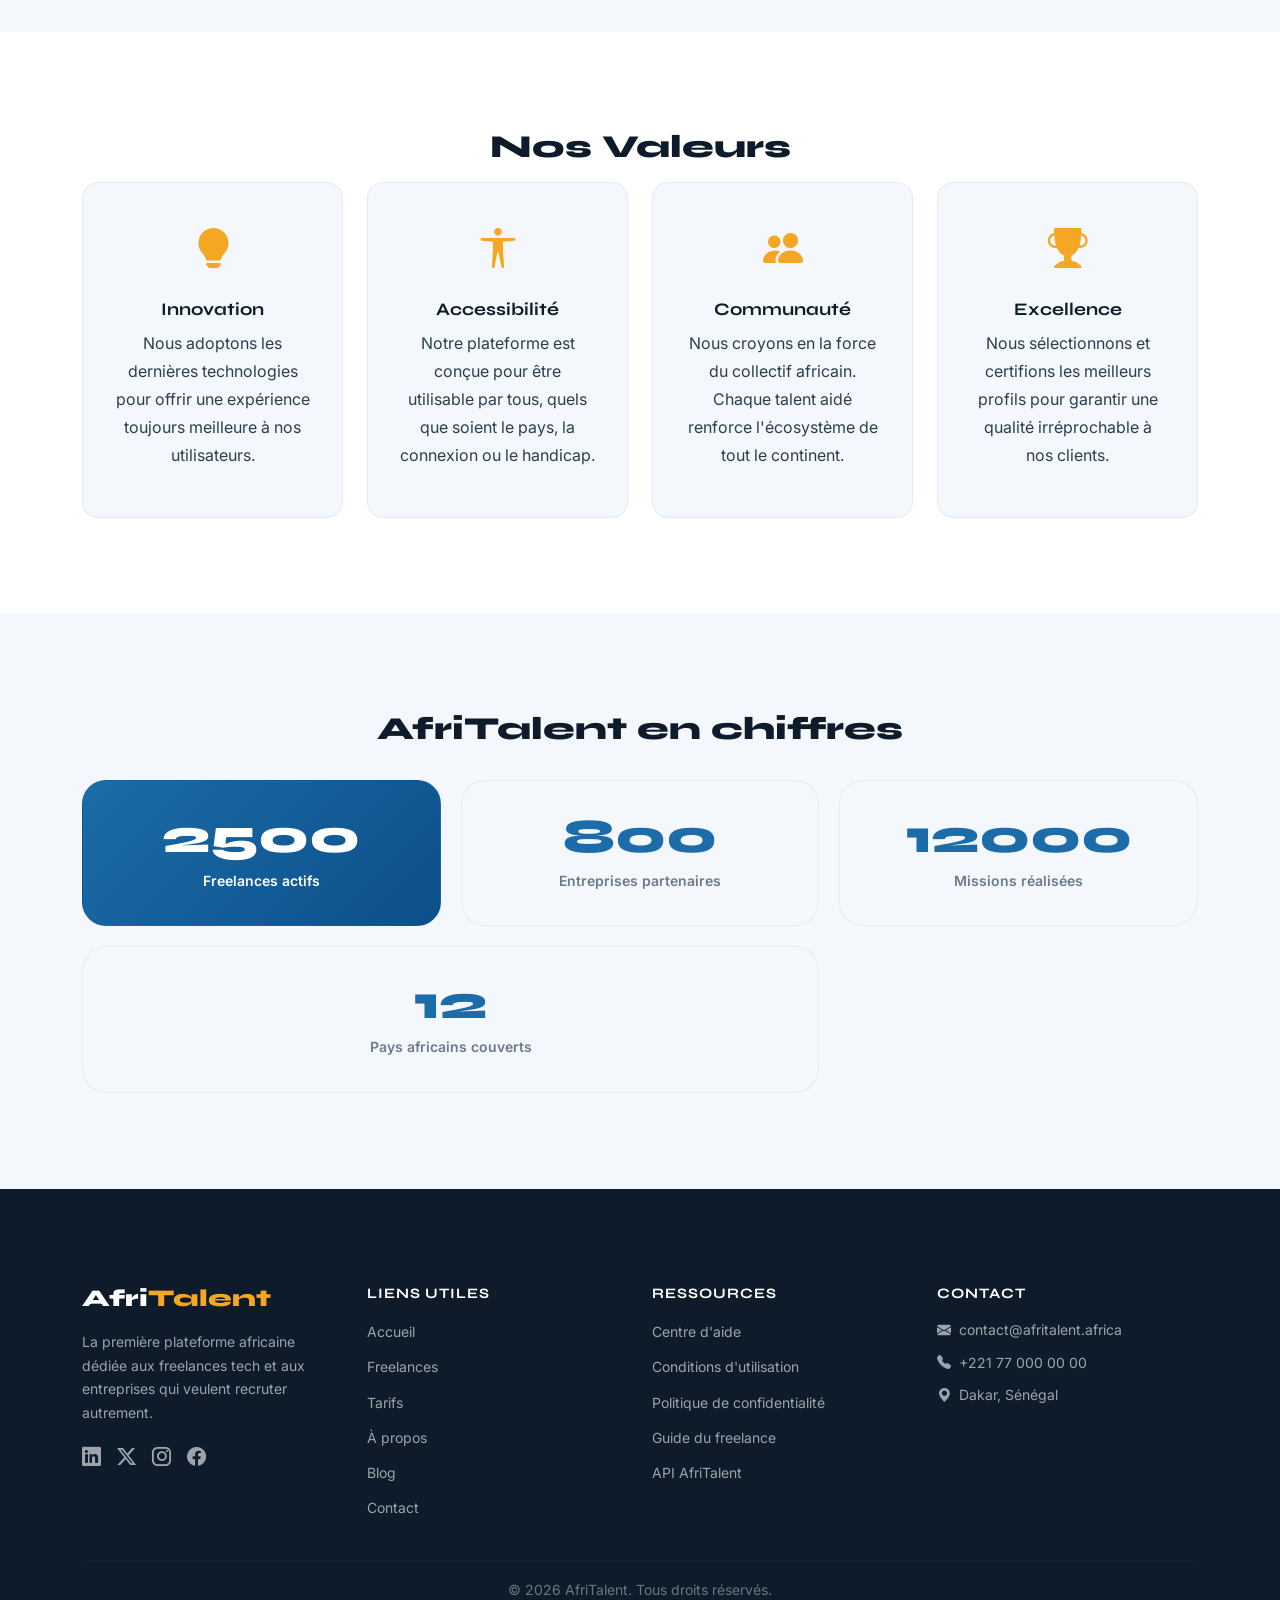
==== commit bcf04d42: "JS : dark mode avec localStorage, navbar dynamique au scroll" ====
--- a/about.html
+++ b/about.html
@@ -36,6 +36,11 @@
                         <li class="nav-item"><a class="nav-link" href="contact.html">Contact</a></li>
                     </ul>
                     <div class="d-flex align-items-center gap-3">
+                        <!-- Toggle Dark Mode -->
+                        <button id="darkModeToggle" class="btn btn-outline-secondary btn-sm"
+                            aria-label="Activer le mode sombre">
+                            <i class="bi bi-moon-fill" aria-hidden="true"></i>
+                        </button>
                         <a href="freelances.html" class="btn btn-primary btn-cta">Rejoindre AfriTalent</a>
                     </div>
                 </div>
@@ -306,7 +311,10 @@
             </p>
         </div>
     </footer>
-
+    <!-- Bouton retour en haut -->
+    <button id="backToTop" class="btn btn-primary" aria-label="Retour en haut de la page">
+        <i class="bi bi-arrow-up" aria-hidden="true"></i>
+    </button>
 
 
 
--- a/css/style.css
+++ b/css/style.css
@@ -6,48 +6,53 @@
 /* 2. VARIABLES CSS — :root (6 variables minimum) */
 :root {
   /* --- Couleurs (5 couleurs principales) --- */
-  --color-primary:   #1B6CA8;   /* bleu profond  */
-  --color-accent:    #F5A623;   /* or africain   */
-  --color-dark:      #0D1B2A;   /* quasi-noir    */
-  --color-light:     #F4F7FB;   /* blanc cassé   */
-  --color-text:      #2C3E50;   /* gris texte    */
+  --color-primary: #1B6CA8;
+  /* bleu profond  */
+  --color-accent: #F5A623;
+  /* or africain   */
+  --color-dark: #0D1B2A;
+  /* quasi-noir    */
+  --color-light: #F4F7FB;
+  /* blanc cassé   */
+  --color-text: #2C3E50;
+  /* gris texte    */
 
   /* --- Polices --- */
-  --font-display:    'Syne', sans-serif;
-  --font-body:       'Inter', sans-serif;
+  --font-display: 'Syne', sans-serif;
+  --font-body: 'Inter', sans-serif;
 
   /* --- Espacements --- */
-  --space-xs:        0.5rem;
-  --space-sm:        1rem;
-  --space-md:        2rem;
-  --space-lg:        4rem;
-  --space-xl:        6rem;
+  --space-xs: 0.5rem;
+  --space-sm: 1rem;
+  --space-md: 2rem;
+  --space-lg: 4rem;
+  --space-xl: 6rem;
 
   /* --- Tailles de police --- */
-  --fs-hero:         clamp(2.5rem, 6vw, 4.5rem);
-  --fs-h1:           clamp(2rem, 4vw, 3rem);
-  --fs-h2:           clamp(1.5rem, 3vw, 2rem);
-  --fs-h3:           1.25rem;
-  --fs-body:         1rem;
-  --fs-small:        0.875rem;
+  --fs-hero: clamp(2.5rem, 6vw, 4.5rem);
+  --fs-h1: clamp(2rem, 4vw, 3rem);
+  --fs-h2: clamp(1.5rem, 3vw, 2rem);
+  --fs-h3: 1.25rem;
+  --fs-body: 1rem;
+  --fs-small: 0.875rem;
 
   /* --- Border radius --- */
-  --radius-sm:       0.5rem;
-  --radius-md:       1rem;
-  --radius-lg:       1.5rem;
-  --radius-full:     999px;
+  --radius-sm: 0.5rem;
+  --radius-md: 1rem;
+  --radius-lg: 1.5rem;
+  --radius-full: 999px;
 
   /* --- Ombres --- */
-  --shadow-sm:       0 2px 8px rgba(13, 27, 42, 0.08);
-  --shadow-md:       0 8px 24px rgba(13, 27, 42, 0.12);
-  --shadow-lg:       0 16px 48px rgba(13, 27, 42, 0.16);
+  --shadow-sm: 0 2px 8px rgba(13, 27, 42, 0.08);
+  --shadow-md: 0 8px 24px rgba(13, 27, 42, 0.12);
+  --shadow-lg: 0 16px 48px rgba(13, 27, 42, 0.16);
 
   /* --- Transitions --- */
   --transition-fast: 0.2s ease;
   --transition-base: 0.35s ease;
 
   /* --- Navbar --- */
-  --navbar-height:   72px;
+  --navbar-height: 72px;
 }
 
 
@@ -111,16 +116,29 @@
 
 
 /* 4. TYPOGRAPHIE — Polices appliquées */
-h1, h2, h3, h4, h5, h6 {
+h1,
+h2,
+h3,
+h4,
+h5,
+h6 {
   font-family: var(--font-display);
   font-weight: 700;
   line-height: 1.2;
   color: var(--color-dark);
 }
 
-h1 { font-size: var(--fs-h1); }
-h2 { font-size: var(--fs-h2); }
-h3 { font-size: var(--fs-h3); }
+h1 {
+  font-size: var(--fs-h1);
+}
+
+h2 {
+  font-size: var(--fs-h2);
+}
+
+h3 {
+  font-size: var(--fs-h3);
+}
 
 p {
   margin-bottom: var(--space-sm);
@@ -239,3 +257,1158 @@
   background-color: var(--color-primary);
   color: #ffffff;
 }
+
+/* ===== SECTION HERO ===== */
+.section-hero {
+  background-color: var(--color-light);
+  padding: var(--space-xl) 0 var(--space-lg);
+  position: relative;
+  overflow: hidden;
+}
+
+.section-hero::before {
+  content: '';
+  position: absolute;
+  top: -80px;
+  right: -120px;
+  width: 500px;
+  height: 500px;
+  background: radial-gradient(circle, rgba(27, 108, 168, 0.08) 0%, transparent 70%);
+  border-radius: 50%;
+  pointer-events: none;
+}
+
+/* H1 typographie expressive */
+.hero-title {
+  font-family: var(--font-display);
+  font-size: var(--fs-hero);
+  font-weight: 800;
+  color: var(--color-dark);
+  line-height: 1.1;
+  margin-bottom: var(--space-sm);
+  letter-spacing: -1px;
+}
+
+.hero-accent {
+  color: var(--color-accent);
+}
+
+/* H2 sous-titre */
+.hero-subtitle {
+  font-family: var(--font-body);
+  font-size: 1.15rem;
+  font-weight: 400;
+  color: #6b7a8d;
+  margin-bottom: var(--space-md);
+  max-width: 480px;
+}
+
+/* Image en disposition asymétrique */
+.hero-image {
+  border-radius: var(--radius-lg);
+  box-shadow: var(--shadow-lg);
+}
+
+/* Statistiques */
+.hero-stats {
+  border-top: 1px solid rgba(27, 108, 168, 0.15);
+  padding-top: var(--space-md);
+  margin-top: var(--space-md);
+}
+
+.stat-chiffre {
+  font-family: var(--font-display);
+  font-size: 2.5rem;
+  font-weight: 800;
+  color: var(--color-primary);
+  line-height: 1;
+  margin-bottom: 0;
+}
+
+.stat-label {
+  font-size: var(--fs-small);
+  color: #6b7a8d;
+  font-weight: 500;
+  margin-top: 0.25rem;
+  margin-bottom: 0;
+}
+
+
+/* ===== SECTION COMMENT CA MARCHE — Bento Grid ===== */
+.section-how {
+  padding: var(--space-xl) 0;
+  background-color: #ffffff;
+}
+
+/* CSS Grid — disposition modulaire asymétrique */
+.bento-grid-how {
+  display: grid;
+  grid-template-columns: repeat(3, 1fr);
+  grid-template-rows: auto auto;
+  gap: 1.25rem;
+  margin-top: var(--space-md);
+}
+
+/* Grande carte : 2 colonnes x 2 lignes */
+.bento-card--large {
+  grid-column: span 2;
+  grid-row: span 2;
+}
+
+/* Carte large : 2 colonnes */
+.bento-card--wide {
+  grid-column: span 2;
+}
+
+/* Toutes les cartes bento */
+.bento-card {
+  background-color: var(--color-light);
+  border-radius: var(--radius-lg);
+  padding: var(--space-md);
+  border: 1px solid rgba(27, 108, 168, 0.08);
+  transition: transform var(--transition-base),
+    box-shadow var(--transition-base);
+}
+
+.bento-card:hover {
+  transform: translateY(-4px);
+  box-shadow: var(--shadow-md);
+}
+
+.step-number {
+  font-family: var(--font-display);
+  font-size: 3rem;
+  font-weight: 800;
+  color: rgba(27, 108, 168, 0.12);
+  line-height: 1;
+  display: block;
+  margin-bottom: var(--space-xs);
+}
+
+.step-icon {
+  font-size: 2rem;
+  color: var(--color-primary);
+  display: block;
+  margin-bottom: var(--space-xs);
+}
+
+.step-title {
+  font-family: var(--font-display);
+  font-size: 1.1rem;
+  font-weight: 700;
+  color: var(--color-dark);
+  margin-bottom: var(--space-xs);
+}
+
+
+/* ===== SECTION CATEGORIES — effets hover CSS ===== */
+.section-categories {
+  padding: var(--space-xl) 0;
+  background-color: var(--color-light);
+}
+
+/* Hover : ombre + transformation + changement de couleur */
+.category-card {
+  background-color: #ffffff;
+  border-radius: var(--radius-md);
+  padding: var(--space-md);
+  text-align: center;
+  border: 1px solid rgba(27, 108, 168, 0.1);
+  box-shadow: var(--shadow-sm);
+  height: 100%;
+  transition: transform var(--transition-base),
+    box-shadow var(--transition-base),
+    border-color var(--transition-base);
+}
+
+.category-card:hover {
+  transform: translateY(-6px);
+  box-shadow: var(--shadow-lg);
+  border-color: var(--color-primary);
+}
+
+.cat-icon {
+  font-size: 2.5rem;
+  color: var(--color-primary);
+  display: block;
+  margin-bottom: var(--space-sm);
+  transition: color var(--transition-fast);
+}
+
+.category-card:hover .cat-icon {
+  color: var(--color-accent);
+}
+
+.cat-title {
+  font-family: var(--font-display);
+  font-size: 1rem;
+  font-weight: 700;
+  color: var(--color-dark);
+  margin-bottom: var(--space-xs);
+}
+
+.cat-count {
+  font-size: var(--fs-small);
+  color: #6b7a8d;
+  margin-bottom: 0;
+}
+
+
+/* ===== SECTION TEMOIGNAGES — Carousel Bootstrap ===== */
+.section-testimonials {
+  padding: var(--space-xl) 0;
+  background-color: var(--color-dark);
+}
+
+.section-testimonials .section-title {
+  color: #ffffff;
+}
+
+.testimonial-card {
+  max-width: 680px;
+  margin: 0 auto;
+  padding: var(--space-lg) var(--space-md);
+}
+
+.testimonial-avatar {
+  border-radius: 50%;
+  object-fit: cover;
+  margin: 0 auto var(--space-sm);
+  border: 3px solid var(--color-accent);
+}
+
+.testimonial-quote {
+  font-family: var(--font-body);
+  font-size: 1.15rem;
+  font-style: italic;
+  color: rgba(255, 255, 255, 0.85);
+  line-height: 1.8;
+  margin-bottom: var(--space-sm);
+}
+
+.testimonial-name {
+  font-family: var(--font-display);
+  font-weight: 700;
+  color: #ffffff;
+  margin-bottom: 0.25rem;
+  font-size: 1rem;
+}
+
+.testimonial-role {
+  font-size: var(--fs-small);
+  color: var(--color-accent);
+  margin-bottom: var(--space-xs);
+}
+
+.testimonial-stars {
+  color: var(--color-accent);
+  font-size: 1rem;
+}
+
+/* Boutons du carousel */
+.carousel-control-prev,
+.carousel-control-next {
+  width: 40px;
+  height: 40px;
+  background-color: rgba(245, 166, 35, 0.3);
+  border-radius: 50%;
+  top: 50%;
+  transform: translateY(-50%);
+}
+
+.carousel-control-prev:hover,
+.carousel-control-next:hover {
+  background-color: rgba(245, 166, 35, 0.6);
+}
+
+/* ===== SECTION CTA ===== */
+.section-cta {
+  padding: var(--space-xl) 0;
+  background: linear-gradient(135deg, var(--color-primary) 0%, #0d4f8a 100%);
+}
+
+.cta-title {
+  font-family: var(--font-display);
+  font-size: clamp(1.75rem, 3vw, 2.5rem);
+  font-weight: 800;
+  color: #ffffff;
+  margin-bottom: var(--space-sm);
+}
+
+.cta-subtitle {
+  color: rgba(255, 255, 255, 0.8);
+  font-size: 1.1rem;
+  margin-bottom: var(--space-md);
+}
+
+.section-cta .btn-light {
+  font-weight: 700;
+  border-radius: var(--radius-full);
+  color: var(--color-primary);
+  padding: 0.75rem 2rem;
+}
+
+
+/* ===== FOOTER ===== */
+.site-footer {
+  background-color: var(--color-dark);
+  color: rgba(255, 255, 255, 0.75);
+  padding: var(--space-xl) 0 var(--space-md);
+}
+
+.footer-brand {
+  font-family: var(--font-display);
+  font-size: 1.5rem;
+  font-weight: 800;
+  color: #ffffff;
+  margin-bottom: var(--space-sm);
+}
+
+.footer-desc {
+  font-size: var(--fs-small);
+  color: rgba(255, 255, 255, 0.6);
+  line-height: 1.7;
+}
+
+.footer-heading {
+  font-family: var(--font-display);
+  font-size: 0.9rem;
+  font-weight: 700;
+  color: #ffffff;
+  text-transform: uppercase;
+  letter-spacing: 1px;
+  margin-bottom: var(--space-sm);
+}
+
+.footer-links li {
+  margin-bottom: 0.5rem;
+}
+
+.footer-links a {
+  color: rgba(255, 255, 255, 0.6);
+  font-size: var(--fs-small);
+  transition: color var(--transition-fast);
+}
+
+.footer-links a:hover {
+  color: var(--color-accent);
+}
+
+.footer-contact address {
+  font-style: normal;
+}
+
+.footer-contact p {
+  font-size: var(--fs-small);
+  color: rgba(255, 255, 255, 0.6);
+  margin-bottom: 0.5rem;
+}
+
+.footer-social a {
+  color: rgba(255, 255, 255, 0.6);
+  font-size: 1.2rem;
+  transition: color var(--transition-fast),
+    transform var(--transition-fast);
+  display: inline-block;
+}
+
+.footer-social a:hover {
+  color: var(--color-accent);
+  transform: translateY(-3px);
+}
+
+.footer-divider {
+  border-color: rgba(255, 255, 255, 0.1);
+  margin: var(--space-md) 0 var(--space-sm);
+}
+
+.footer-copy {
+  font-size: var(--fs-small);
+  color: rgba(255, 255, 255, 0.4);
+  margin-bottom: 0;
+}
+
+
+/* ===== EN-TETE DE PAGE — pages intérieures ===== */
+.page-hero {
+  background: linear-gradient(135deg, var(--color-dark) 0%, #1a3a5c 100%);
+  padding: var(--space-lg) 0;
+  text-align: center;
+}
+
+.page-hero h1 {
+  font-family: var(--font-display);
+  font-size: var(--fs-h1);
+  font-weight: 800;
+  color: #ffffff;
+  margin-bottom: var(--space-xs);
+}
+
+.page-hero-sub {
+  color: rgba(255, 255, 255, 0.75);
+  font-size: 1.1rem;
+  max-width: 560px;
+  margin: 0 auto;
+}
+
+
+/* ===== PAGE FREELANCES ===== */
+.page-freelances {
+  background-color: var(--color-light);
+}
+
+.section-filters {
+  padding: var(--space-md) 0 var(--space-sm);
+  background-color: #ffffff;
+  border-bottom: 1px solid rgba(27, 108, 168, 0.1);
+}
+
+.btn-filter {
+  border-radius: var(--radius-full);
+  font-size: var(--fs-small);
+  font-weight: 600;
+  padding: 0.4rem 1.1rem;
+  border: 2px solid rgba(27, 108, 168, 0.2);
+  color: var(--color-text);
+  background-color: #ffffff;
+  transition: all var(--transition-fast);
+}
+
+.btn-filter:hover,
+.btn-filter.active {
+  background-color: var(--color-primary);
+  border-color: var(--color-primary);
+  color: #ffffff;
+}
+
+.section-freelancers {
+  padding: var(--space-lg) 0;
+}
+
+/* Carte freelance — hover */
+.freelancer-card {
+  border: 1px solid rgba(27, 108, 168, 0.1);
+  border-radius: var(--radius-md);
+  box-shadow: var(--shadow-sm);
+  transition: transform var(--transition-base),
+    box-shadow var(--transition-base);
+}
+
+.freelancer-card:hover {
+  transform: translateY(-6px);
+  box-shadow: var(--shadow-lg);
+}
+
+.freelancer-avatar {
+  border-radius: 50%;
+  object-fit: cover;
+  border: 2px solid var(--color-light);
+  flex-shrink: 0;
+}
+
+.freelancer-name {
+  font-family: var(--font-display);
+  font-size: 1rem;
+  font-weight: 700;
+  color: var(--color-dark);
+  margin-bottom: 0;
+}
+
+.freelancer-specialty {
+  font-size: var(--fs-small);
+  color: var(--color-primary);
+  font-weight: 500;
+  margin-bottom: 0;
+}
+
+.freelancer-bio {
+  font-size: var(--fs-small);
+  color: #6b7a8d;
+  line-height: 1.6;
+}
+
+.freelancer-rate {
+  font-family: var(--font-display);
+  font-weight: 700;
+  color: var(--color-dark);
+  font-size: 0.9rem;
+}
+
+.freelancer-stars {
+  color: var(--color-accent);
+  font-weight: 600;
+  font-size: 0.9rem;
+}
+
+.freelancer-card .card-footer {
+  background-color: transparent;
+  border-top: 1px solid rgba(27, 108, 168, 0.08);
+  padding: 0.75rem 1rem;
+}
+
+
+/* ===== PAGE TARIFS ===== */
+.section-plans {
+  padding: var(--space-xl) 0;
+  background-color: var(--color-light);
+}
+
+/* Carte plan — hover */
+.pricing-card {
+  border: 1px solid rgba(27, 108, 168, 0.12);
+  border-radius: var(--radius-lg);
+  box-shadow: var(--shadow-sm);
+  position: relative;
+  transition: transform var(--transition-base),
+    box-shadow var(--transition-base);
+}
+
+.pricing-card:hover {
+  transform: translateY(-6px);
+  box-shadow: var(--shadow-lg);
+}
+
+/* Plan populaire mis en avant */
+.pricing-card--popular {
+  border: 2px solid var(--color-primary);
+  transform: scale(1.03);
+  box-shadow: var(--shadow-md);
+}
+
+.pricing-card--popular:hover {
+  transform: scale(1.03) translateY(-6px);
+}
+
+.plan-badge {
+  position: absolute;
+  top: -14px;
+  left: 50%;
+  transform: translateX(-50%);
+}
+
+.plan-badge .badge {
+  font-size: 0.8rem;
+  padding: 0.4rem 0.9rem;
+  border-radius: var(--radius-full);
+}
+
+.plan-name {
+  font-family: var(--font-display);
+  font-size: 1.5rem;
+  font-weight: 800;
+  color: var(--color-dark);
+  margin-bottom: var(--space-xs);
+}
+
+.plan-amount {
+  font-family: var(--font-display);
+  font-size: 2.5rem;
+  font-weight: 800;
+  color: var(--color-primary);
+}
+
+.plan-period {
+  font-size: var(--fs-small);
+  color: #6b7a8d;
+}
+
+.plan-desc {
+  font-size: var(--fs-small);
+  color: #6b7a8d;
+}
+
+.plan-features li {
+  font-size: var(--fs-small);
+  padding: 0.4rem 0;
+  border-bottom: 1px solid rgba(27, 108, 168, 0.06);
+  color: var(--color-text);
+}
+
+.plan-features li:last-child {
+  border-bottom: none;
+}
+
+/* FAQ Accordion */
+.section-faq {
+  padding: var(--space-xl) 0;
+  background-color: #ffffff;
+}
+
+.accordion-item {
+  border: 1px solid rgba(27, 108, 168, 0.1);
+  border-radius: var(--radius-md) !important;
+  margin-bottom: 0.75rem;
+  overflow: hidden;
+}
+
+.accordion-button {
+  font-family: var(--font-body);
+  font-weight: 600;
+  color: var(--color-dark);
+  background-color: #ffffff;
+  font-size: 0.95rem;
+}
+
+.accordion-button:not(.collapsed) {
+  color: var(--color-primary);
+  background-color: rgba(27, 108, 168, 0.04);
+  box-shadow: none;
+}
+
+.accordion-body {
+  font-size: var(--fs-small);
+  color: #6b7a8d;
+  line-height: 1.8;
+}
+
+
+/* ===== PAGE A PROPOS ===== */
+.section-story {
+  padding: var(--space-xl) 0;
+  background-color: #ffffff;
+}
+
+.about-image {
+  border-radius: var(--radius-lg);
+  box-shadow: var(--shadow-lg);
+}
+
+.section-team {
+  padding: var(--space-xl) 0;
+  background-color: var(--color-light);
+}
+
+/* Carte membre équipe — hover */
+.team-card {
+  border: 1px solid rgba(27, 108, 168, 0.1);
+  border-radius: var(--radius-md);
+  box-shadow: var(--shadow-sm);
+  transition: transform var(--transition-base),
+    box-shadow var(--transition-base);
+}
+
+.team-card:hover {
+  transform: translateY(-4px);
+  box-shadow: var(--shadow-md);
+}
+
+.team-avatar {
+  border-radius: 50%;
+  object-fit: cover;
+  margin: 0 auto;
+  border: 3px solid var(--color-accent);
+}
+
+.team-name {
+  font-family: var(--font-display);
+  font-size: 1.05rem;
+  font-weight: 700;
+  color: var(--color-dark);
+  margin-bottom: 0.25rem;
+}
+
+.team-role {
+  font-size: var(--fs-small);
+  color: var(--color-primary);
+  font-weight: 500;
+  margin-bottom: 0;
+}
+
+.team-social a {
+  color: #6b7a8d;
+  font-size: 1.1rem;
+  transition: color var(--transition-fast),
+    transform var(--transition-fast);
+  display: inline-block;
+}
+
+.team-social a:hover {
+  color: var(--color-primary);
+  transform: translateY(-2px);
+}
+
+/* Valeurs — hover */
+.section-values {
+  padding: var(--space-xl) 0;
+  background-color: #ffffff;
+}
+
+.value-card {
+  background-color: var(--color-light);
+  border-radius: var(--radius-md);
+  padding: var(--space-md);
+  border: 1px solid rgba(27, 108, 168, 0.08);
+  transition: transform var(--transition-base),
+    box-shadow var(--transition-base);
+}
+
+.value-card:hover {
+  transform: translateY(-4px);
+  box-shadow: var(--shadow-md);
+}
+
+.value-icon {
+  font-size: 2.5rem;
+  color: var(--color-accent);
+  display: block;
+  margin-bottom: var(--space-sm);
+}
+
+.value-title {
+  font-family: var(--font-display);
+  font-size: 1.1rem;
+  font-weight: 700;
+  color: var(--color-dark);
+  margin-bottom: var(--space-xs);
+}
+
+/* Chiffres clés Bento Grid */
+.section-numbers {
+  padding: var(--space-xl) 0;
+  background-color: var(--color-light);
+}
+
+.bento-grid-numbers {
+  display: grid;
+  grid-template-columns: repeat(3, 1fr);
+  gap: 1.25rem;
+  margin-top: var(--space-md);
+}
+
+.bento-card--accent {
+  background: linear-gradient(135deg, var(--color-primary) 0%, #0d4f8a 100%);
+}
+
+.bento-card--accent .bento-number,
+.bento-card--accent .bento-label {
+  color: #ffffff;
+}
+
+.bento-number {
+  font-family: var(--font-display);
+  font-size: 3rem;
+  font-weight: 800;
+  color: var(--color-primary);
+  line-height: 1;
+  margin-bottom: 0.5rem;
+}
+
+.bento-label {
+  font-size: var(--fs-small);
+  font-weight: 600;
+  color: #6b7a8d;
+  margin-bottom: 0;
+}
+
+
+/* ===== PAGE CONTACT ===== */
+.section-contact {
+  padding: var(--space-xl) 0;
+  background-color: #ffffff;
+}
+
+.contact-info-item {
+  display: flex;
+  align-items: flex-start;
+  gap: var(--space-sm);
+  margin-bottom: var(--space-md);
+}
+
+.contact-icon {
+  font-size: 1.4rem;
+  color: var(--color-primary);
+  flex-shrink: 0;
+  margin-top: 2px;
+}
+
+.contact-info-item strong {
+  display: block;
+  font-family: var(--font-display);
+  font-size: 0.9rem;
+  font-weight: 700;
+  color: var(--color-dark);
+  margin-bottom: 0.2rem;
+}
+
+.contact-info-item p,
+.contact-info-item address {
+  font-size: var(--fs-small);
+  color: #6b7a8d;
+  margin-bottom: 0;
+  font-style: normal;
+}
+
+.contact-social-title {
+  font-family: var(--font-display);
+  font-size: 1rem;
+  font-weight: 700;
+  color: var(--color-dark);
+  margin-bottom: var(--space-sm);
+}
+
+.form-control,
+.form-select {
+  border: 1.5px solid rgba(27, 108, 168, 0.2);
+  border-radius: var(--radius-sm);
+  font-family: var(--font-body);
+  font-size: var(--fs-small);
+  padding: 0.65rem 0.9rem;
+  color: var(--color-text);
+  transition: border-color var(--transition-fast),
+    box-shadow var(--transition-fast);
+}
+
+.form-control:focus,
+.form-select:focus {
+  border-color: var(--color-primary);
+  box-shadow: 0 0 0 3px rgba(27, 108, 168, 0.12);
+  outline: none;
+}
+
+.form-label {
+  font-size: var(--fs-small);
+  font-weight: 600;
+  color: var(--color-dark);
+  margin-bottom: 0.4rem;
+}
+
+.section-map {
+  padding: var(--space-xl) 0;
+  background-color: var(--color-light);
+}
+
+.map-wrapper {
+  border-radius: var(--radius-lg);
+  overflow: hidden;
+  box-shadow: var(--shadow-md);
+}
+
+/* --- TABLETTE (max 768px) --- */
+@media (max-width: 768px) {
+
+  /* Navbar — menu hamburger */
+  #mainNavbar .navbar-collapse {
+    background-color: #ffffff;
+    padding: var(--space-sm);
+    border-top: 1px solid rgba(27, 108, 168, 0.1);
+    box-shadow: var(--shadow-md);
+  }
+
+  #mainNavbar .nav-link {
+    padding: 0.6rem 0.5rem;
+    border-bottom: 1px solid rgba(27, 108, 168, 0.06);
+  }
+
+  .d-flex.align-items-center.gap-3 {
+    margin-top: var(--space-sm);
+    justify-content: center;
+  }
+
+  /* Hero — disposition en colonne */
+  .section-hero {
+    padding: var(--space-lg) 0 var(--space-md);
+  }
+
+  .hero-title {
+    font-size: clamp(2rem, 8vw, 3rem);
+  }
+
+  .hero-subtitle {
+    max-width: 100%;
+  }
+
+  .hero-image {
+    margin-top: var(--space-md);
+    max-width: 80%;
+    margin-left: auto;
+    margin-right: auto;
+  }
+
+  /* Stats hero — chiffres plus petits */
+  .stat-chiffre {
+    font-size: 1.8rem;
+  }
+
+  /* Bento Grid — 1 colonne sur tablette */
+  .bento-grid-how {
+    grid-template-columns: 1fr 1fr;
+  }
+
+  .bento-card--large {
+    grid-column: span 2;
+    grid-row: span 1;
+  }
+
+  .bento-card--wide {
+    grid-column: span 2;
+  }
+
+  /* Bento chiffres — 2 colonnes */
+  .bento-grid-numbers {
+    grid-template-columns: 1fr 1fr;
+  }
+
+  .bento-card--wide {
+    grid-column: span 2;
+  }
+
+  /* Filtres freelances — wrap */
+  .filters-bar {
+    gap: 0.5rem;
+  }
+
+  .btn-filter {
+    font-size: 0.75rem;
+    padding: 0.3rem 0.8rem;
+  }
+
+  /* Tarifs — plan populaire sans scale */
+  .pricing-card--popular {
+    transform: none;
+    margin-bottom: var(--space-sm);
+  }
+
+  .pricing-card--popular:hover {
+    transform: translateY(-6px);
+  }
+
+  /* Footer — empilé */
+  .site-footer {
+    padding: var(--space-lg) 0 var(--space-md);
+  }
+}
+
+
+/* --- MOBILE (max 375px) --- */
+@media (max-width: 375px) {
+
+  /* Navbar */
+  .btn-cta {
+    font-size: 0.75rem;
+    padding: 0.4rem 0.9rem;
+  }
+
+  /* Hero */
+  .hero-title {
+    font-size: 2rem;
+    letter-spacing: -0.5px;
+  }
+
+  .hero-subtitle {
+    font-size: 0.95rem;
+  }
+
+  .hero-cta {
+    flex-direction: column;
+  }
+
+  .hero-cta .btn {
+    width: 100%;
+    text-align: center;
+  }
+
+  /* Stats en colonne */
+  .hero-stats .col-4 {
+    flex: 0 0 100%;
+    max-width: 100%;
+    margin-bottom: var(--space-sm);
+  }
+
+  .stat-chiffre {
+    font-size: 1.5rem;
+  }
+
+  /* Bento Grid — 1 colonne */
+  .bento-grid-how {
+    grid-template-columns: 1fr;
+  }
+
+  .bento-card--large,
+  .bento-card--wide {
+    grid-column: span 1;
+    grid-row: span 1;
+  }
+
+  .bento-grid-numbers {
+    grid-template-columns: 1fr 1fr;
+  }
+
+  /* Filtres freelances */
+  .filters-bar {
+    flex-direction: column;
+    align-items: stretch;
+  }
+
+  .btn-filter {
+    width: 100%;
+  }
+
+  /* Section titres */
+  .section-title {
+    font-size: 1.4rem;
+  }
+
+  .cta-title {
+    font-size: 1.4rem;
+  }
+
+  /* Tarifs */
+  .plan-amount {
+    font-size: 1.8rem;
+  }
+
+  .pricing-card--popular {
+    transform: none;
+  }
+
+  /* Contact — formulaire pleine largeur */
+  .section-contact .row {
+    flex-direction: column;
+  }
+
+  /* Footer */
+  .footer-social {
+    justify-content: center;
+  }
+}
+
+
+/* ===== NAVBAR DYNAMIQUE AU SCROLL ===== */
+
+/* État "scrollé" : navbar plus compacte avec ombre plus marquée */
+#mainNavbar.navbar-scrolled {
+  height: 60px;
+  box-shadow: var(--shadow-md);
+}
+
+#mainNavbar.navbar-scrolled .logo-text,
+#mainNavbar.navbar-scrolled .navbar-brand img {
+  height: 32px;
+}
+
+
+/* ===== BOUTON RETOUR EN HAUT ===== */
+
+#backToTop {
+  position: fixed;
+  bottom: 1.5rem;
+  right: 1.5rem;
+  width: 48px;
+  height: 48px;
+  border-radius: 50%;
+  display: flex;
+  align-items: center;
+  justify-content: center;
+  font-size: 1.2rem;
+  box-shadow: var(--shadow-md);
+  opacity: 0;
+  visibility: hidden;
+  transform: translateY(20px);
+  transition: opacity var(--transition-base),
+    visibility var(--transition-base),
+    transform var(--transition-base);
+  z-index: 999;
+}
+
+/* Apparition au scroll (classe ajoutée par main.js) */
+#backToTop.show {
+  opacity: 1;
+  visibility: visible;
+  transform: translateY(0);
+}
+
+#backToTop:hover {
+  background-color: var(--color-dark);
+  border-color: var(--color-dark);
+}
+
+
+/* ===== DARK MODE ===== */
+
+/* Variables réassignées en mode sombre */
+body.dark-mode {
+  --color-light: #1A2332;
+  --color-text: #E2E8F0;
+  background-color: var(--color-dark);
+  color: var(--color-text);
+}
+
+/* Navbar en mode sombre */
+body.dark-mode #mainNavbar {
+  background-color: var(--color-dark);
+}
+
+body.dark-mode #mainNavbar .nav-link {
+  color: rgba(255, 255, 255, 0.8);
+}
+
+body.dark-mode #mainNavbar .nav-link:hover,
+body.dark-mode #mainNavbar .nav-link.active {
+  color: var(--color-accent);
+}
+
+body.dark-mode .logo-text {
+  color: #ffffff;
+}
+
+/* Bouton toggle en mode sombre */
+body.dark-mode #darkModeToggle {
+  color: var(--color-accent);
+  border-color: var(--color-accent);
+}
+
+/* Sections à fond clair qui passent en fond sombre */
+body.dark-mode .section-how,
+body.dark-mode .section-faq,
+body.dark-mode .section-story,
+body.dark-mode .section-values,
+body.dark-mode .section-contact {
+  background-color: var(--color-dark);
+}
+
+body.dark-mode .section-categories,
+body.dark-mode .page-freelances,
+body.dark-mode .section-plans,
+body.dark-mode .section-team,
+body.dark-mode .section-numbers,
+body.dark-mode .section-map {
+  background-color: #15202E;
+}
+
+/* Cartes en mode sombre */
+body.dark-mode .bento-card,
+body.dark-mode .category-card,
+body.dark-mode .freelancer-card,
+body.dark-mode .pricing-card,
+body.dark-mode .team-card,
+body.dark-mode .value-card,
+body.dark-mode .accordion-item {
+  background-color: #1A2332;
+  border-color: rgba(255, 255, 255, 0.08);
+}
+
+body.dark-mode .accordion-button {
+  background-color: #1A2332;
+  color: var(--color-text);
+}
+
+body.dark-mode .form-control,
+body.dark-mode .form-select {
+  background-color: #1A2332;
+  color: var(--color-text);
+  border-color: rgba(255, 255, 255, 0.15);
+}
+
+/* Titres en mode sombre */
+body.dark-mode h1,
+body.dark-mode h2,
+body.dark-mode h3,
+body.dark-mode .section-title,
+body.dark-mode .freelancer-name,
+body.dark-mode .plan-name,
+body.dark-mode .team-name,
+body.dark-mode .value-title,
+body.dark-mode .cat-title,
+body.dark-mode .step-title {
+  color: #ffffff;
+}
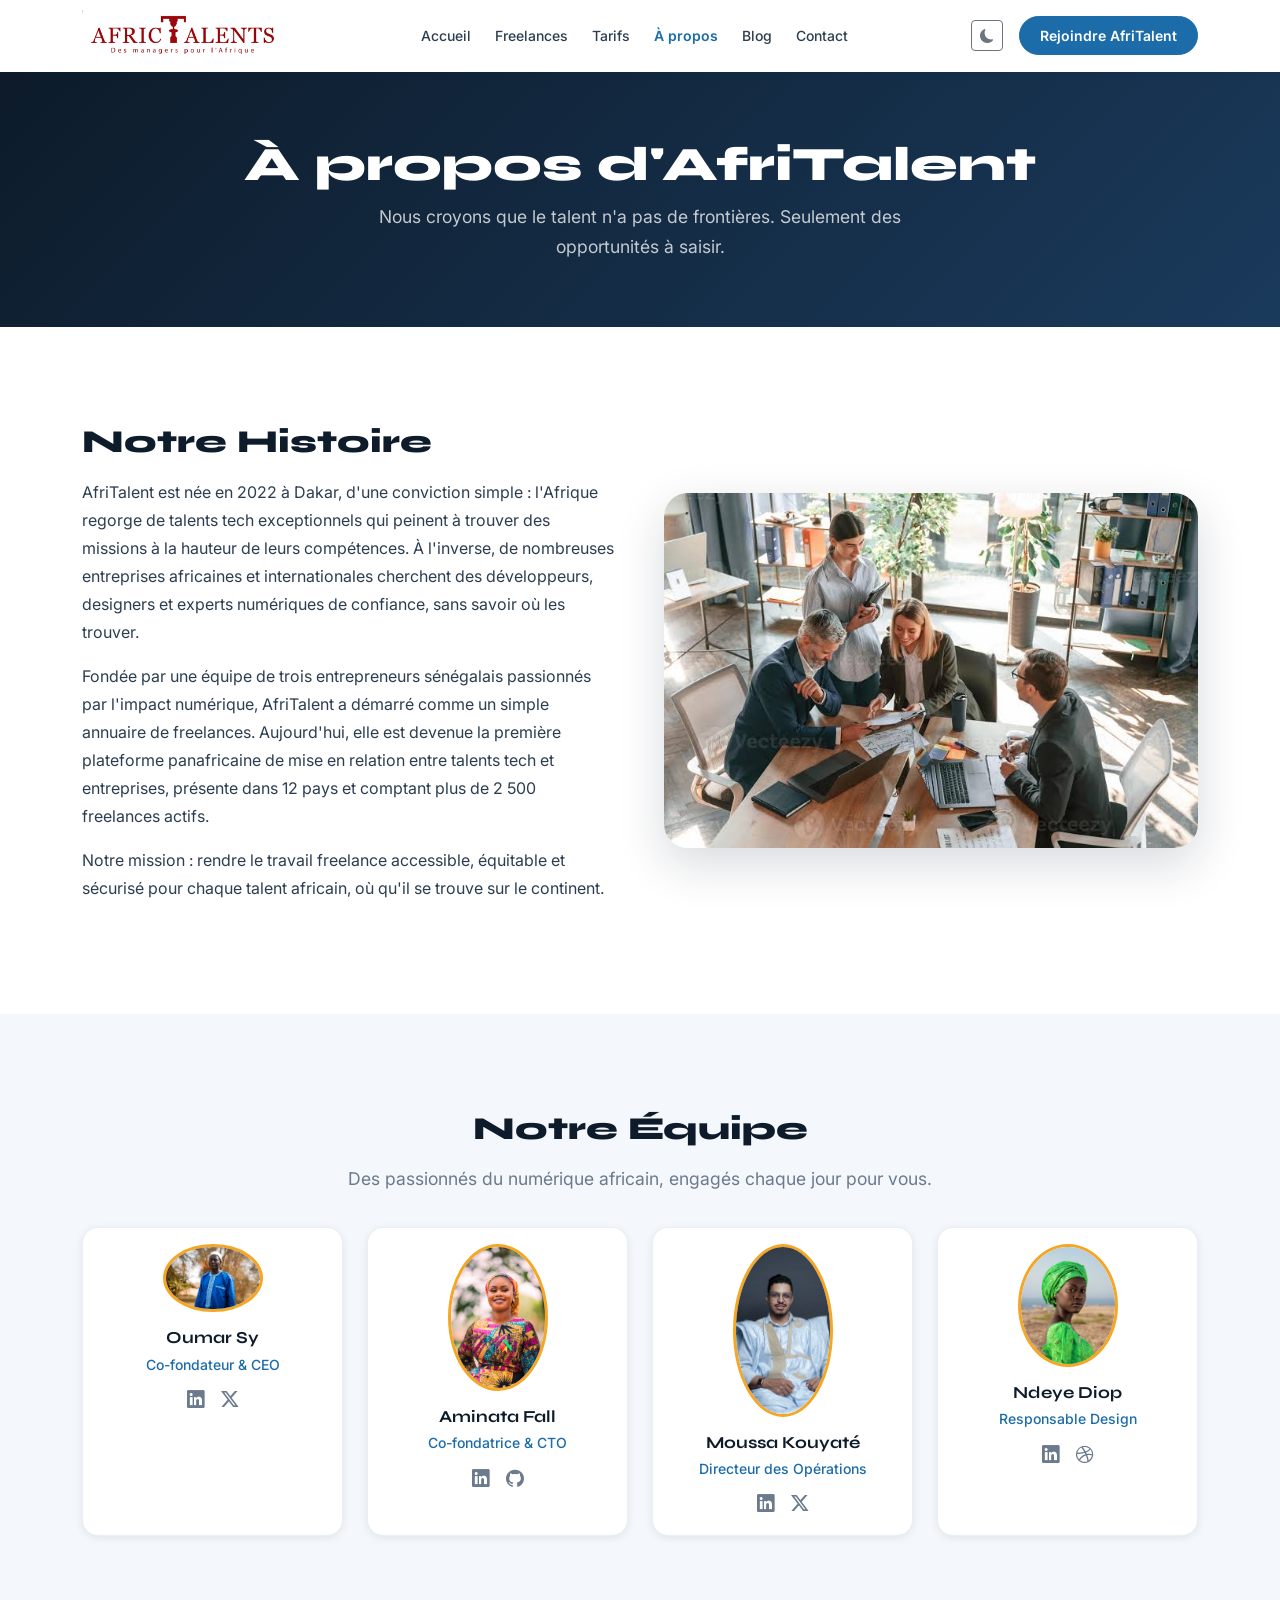
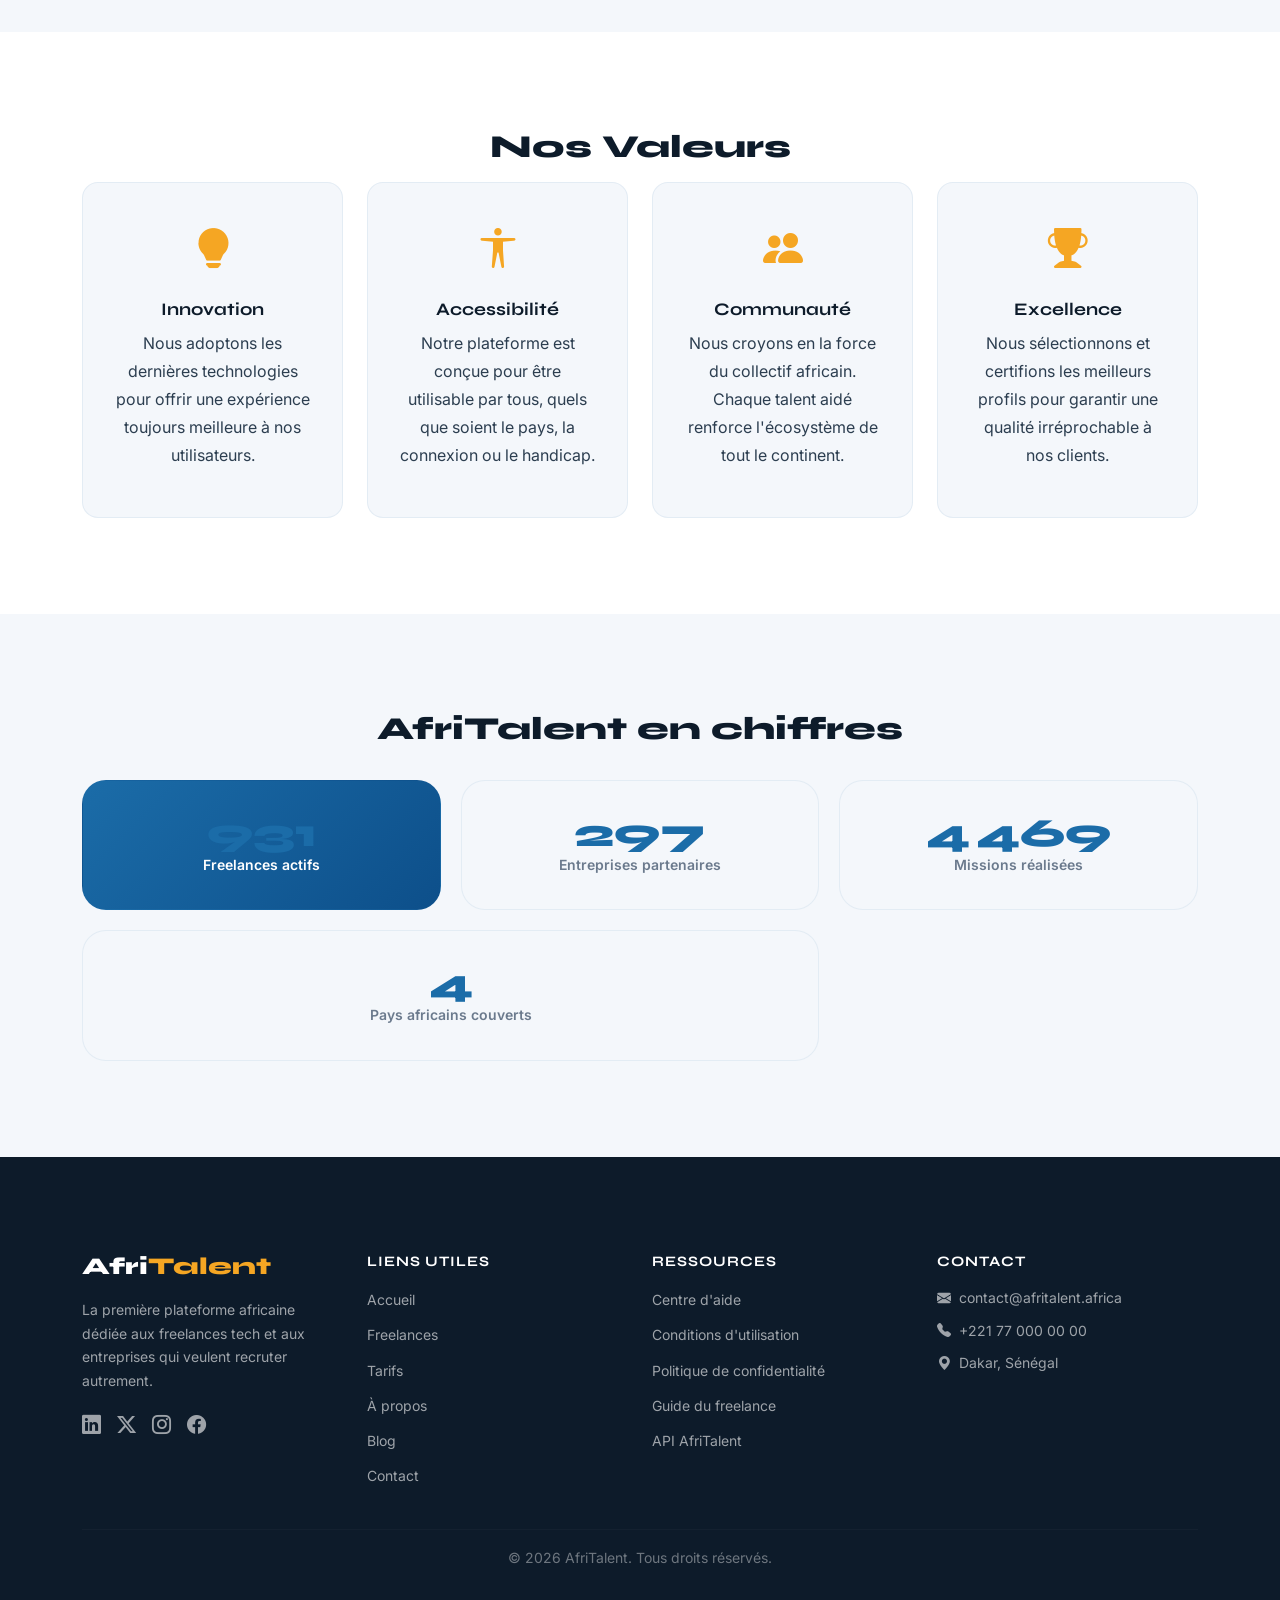
==== commit 219e3079: "JS : compteurs animés au scroll et animations fade-in des sections" ====
--- a/about.html
+++ b/about.html
@@ -231,22 +231,22 @@
                 <div class="bento-grid-numbers">
 
                     <article class="bento-card bento-card--accent text-center" aria-label="Nombre de freelances actifs">
-                        <p class="bento-number">2500</p>
+                        <p class="stat-chiffre" data-target="2500">0</p>
                         <p class="bento-label">Freelances actifs</p>
                     </article>
 
                     <article class="bento-card text-center" aria-label="Nombre d'entreprises partenaires">
-                        <p class="bento-number">800</p>
+                        <p class="stat-chiffre" data-target="800">0</p>
                         <p class="bento-label">Entreprises partenaires</p>
                     </article>
 
                     <article class="bento-card text-center" aria-label="Nombre de missions réalisées">
-                        <p class="bento-number">12000</p>
+                       <p class="stat-chiffre" data-target="12000">0</p>
                         <p class="bento-label">Missions réalisées</p>
                     </article>
 
                     <article class="bento-card bento-card--wide text-center" aria-label="Nombre de pays couverts">
-                        <p class="bento-number">12</p>
+                        <p class="stat-chiffre" data-target="12">0</p>
                         <p class="bento-label">Pays africains couverts</p>
                     </article>
 
--- a/css/style.css
+++ b/css/style.css
@@ -1411,4 +1411,20 @@
 body.dark-mode .cat-title,
 body.dark-mode .step-title {
   color: #ffffff;
+}
+
+/*COMMIT 7 : animation fade-in au scroll */
+ 
+/* Etat initial : section invisible et légèrement décalée vers le bas */
+.fade-section {
+  opacity: 0;
+  transform: translateY(30px);
+  transition: opacity 0.8s ease,
+  transform 0.8s ease;
+}
+ 
+/* Etat final : section visible (classe ajoutée par main.js via IntersectionObserver) */
+.fade-section.fade-in-visible {
+  opacity: 1;
+  transform: translateY(0);
 }
